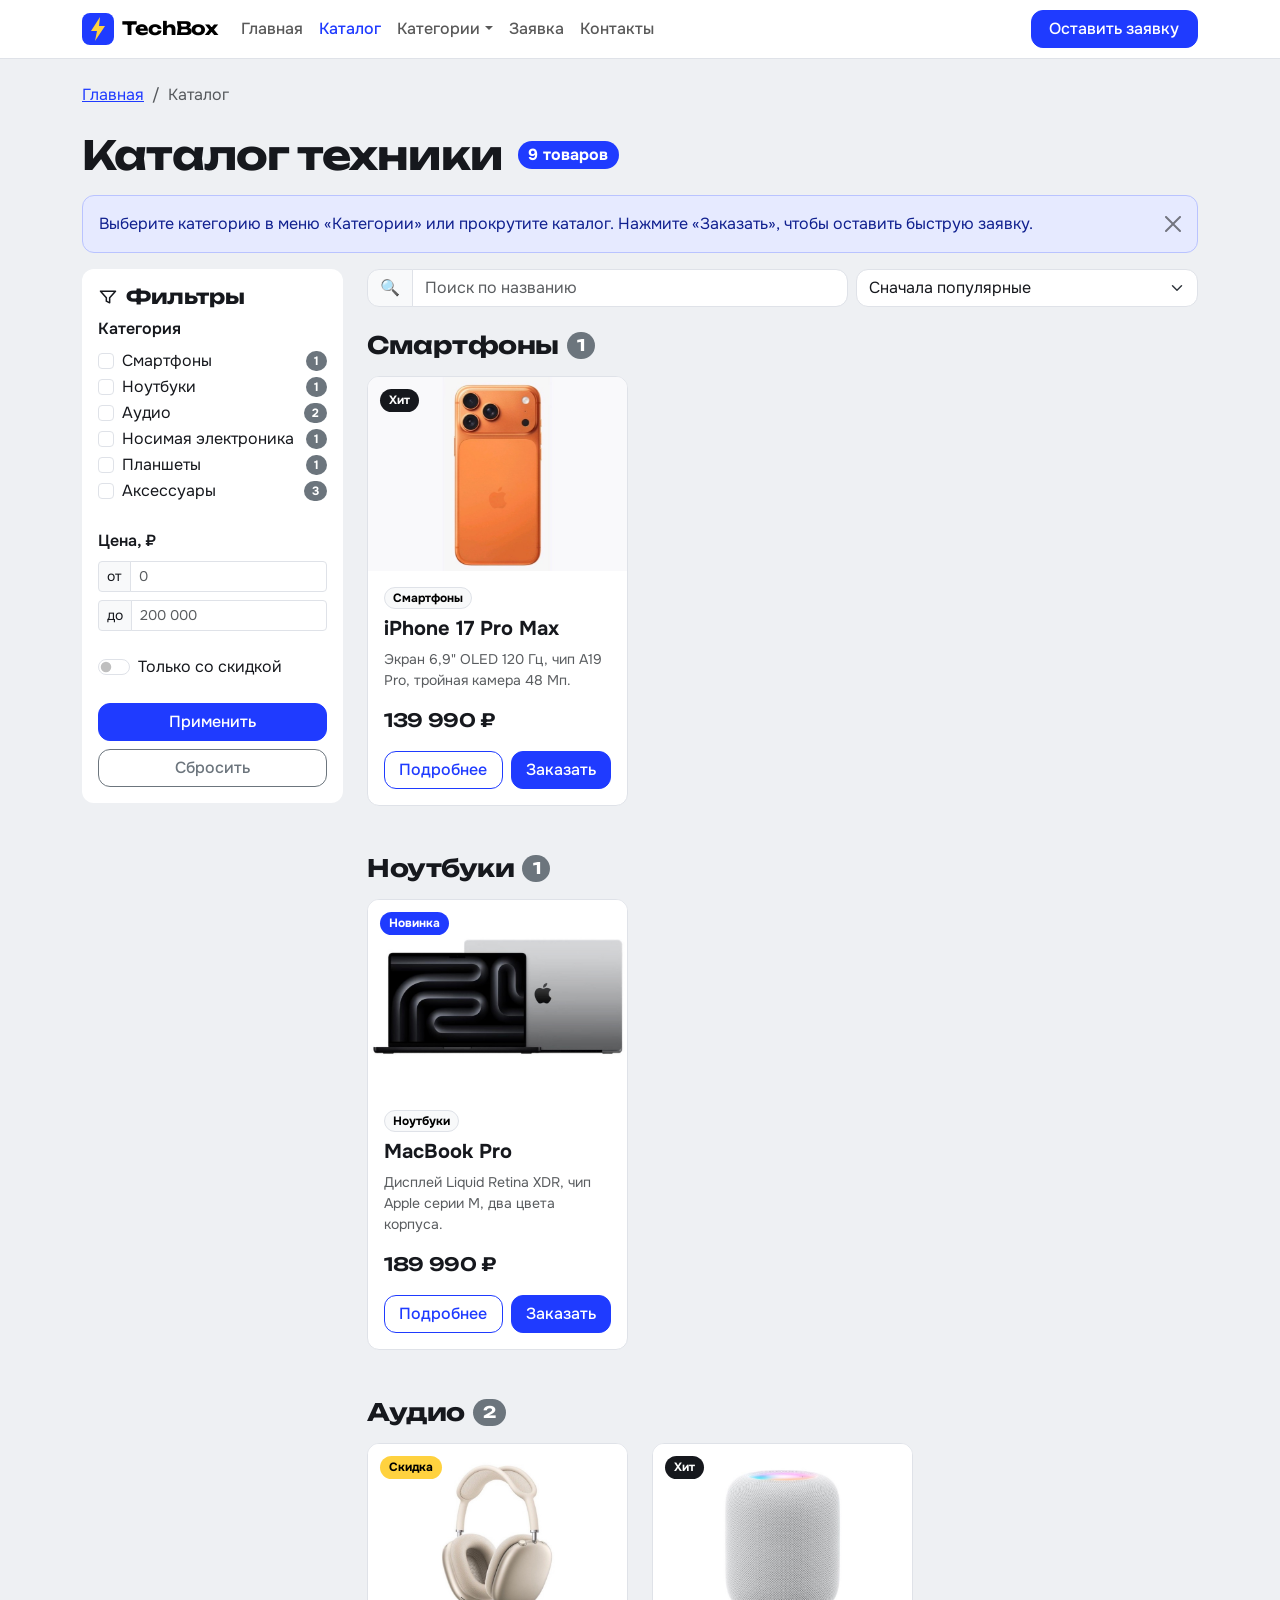
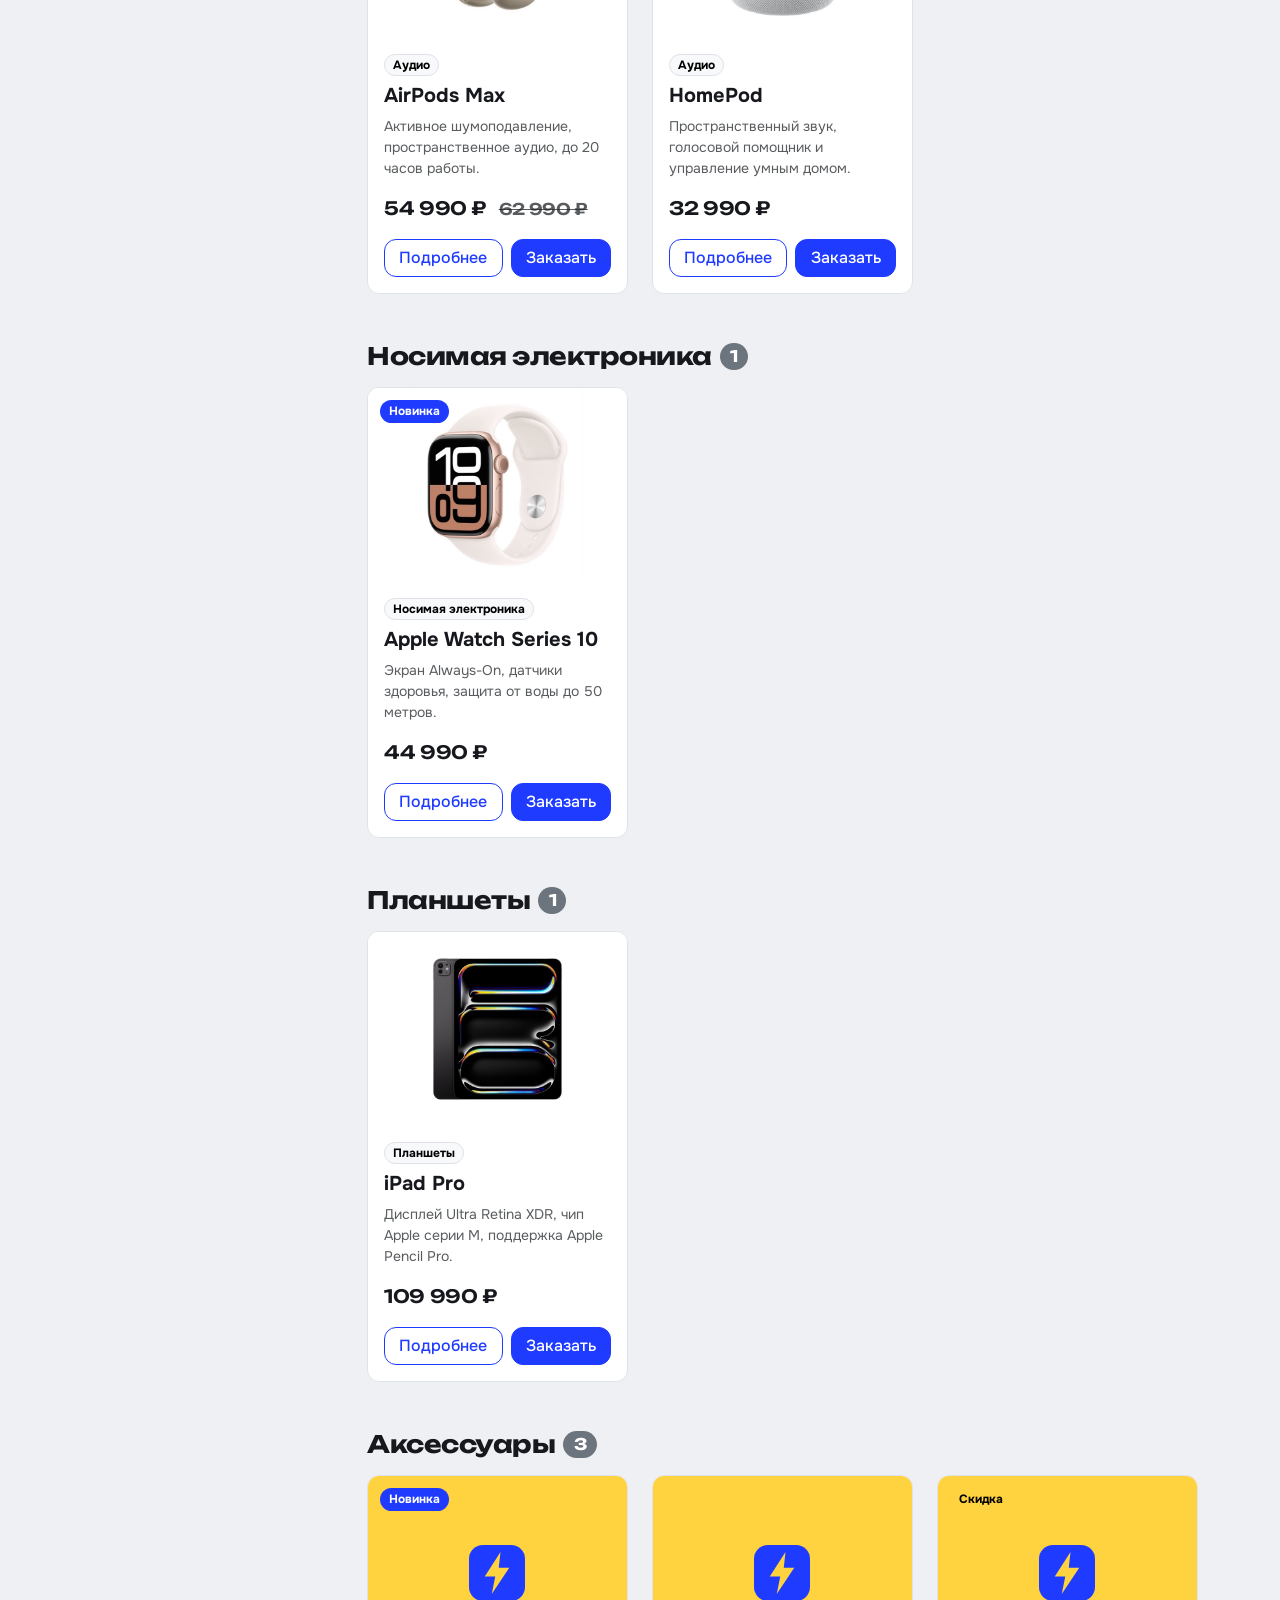
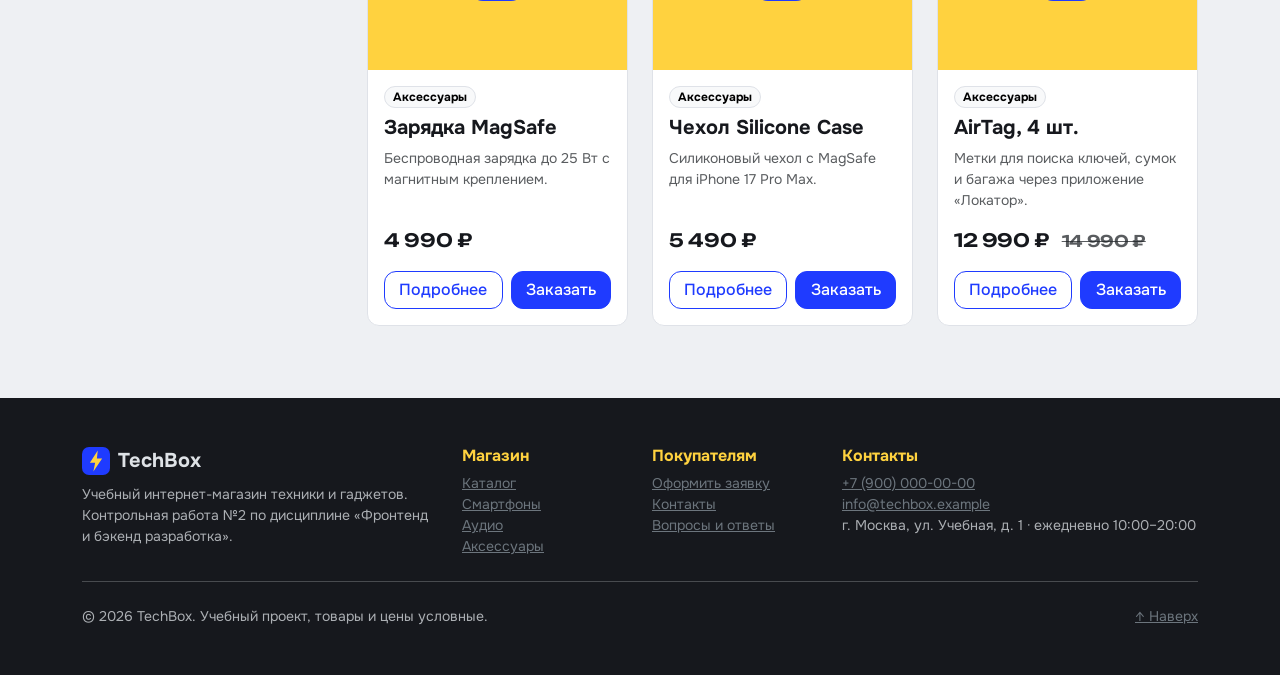
==== catalog.html @ 6fe2f0c8 "feat: create TechBox shop on Bootstrap Pages index, catalog, product, order and contacts on Bootstra" ====
<!DOCTYPE html>
<html lang="ru">
<head>
  <meta charset="UTF-8">
  <meta name="viewport" content="width=device-width, initial-scale=1.0">
  <meta name="description" content="Каталог TechBox: смартфоны, ноутбуки, аудио, планшеты, носимая электроника и аксессуары.">
  <title>Каталог техники — TechBox</title>
  <link rel="icon" href="images/logo.svg" type="image/svg+xml">
  <!-- Bootstrap подключён локально, custom.css — после него, чтобы переопределять стили -->
  <link rel="stylesheet" href="vendor/bootstrap/css/bootstrap.min.css">
  <link rel="stylesheet" href="css/custom.css">
</head>
<body class="d-flex flex-column min-vh-100" id="top">
  <a class="visually-hidden-focusable position-absolute top-0 start-0 m-2 btn btn-primary" href="#main">Перейти к содержимому</a>

  <header class="sticky-top">
    <nav class="navbar navbar-expand-lg site-navbar" aria-label="Основная навигация">
      <div class="container">
        <a class="navbar-brand d-flex align-items-center gap-2 fw-bold" href="index.html">
          <img src="images/logo.svg" alt="" width="32" height="32">
          TechBox
        </a>
        <button class="navbar-toggler" type="button" data-bs-toggle="collapse" data-bs-target="#mainNavbar"
          aria-controls="mainNavbar" aria-expanded="false" aria-label="Открыть меню">
          <span class="navbar-toggler-icon"></span>
        </button>
        <div class="collapse navbar-collapse" id="mainNavbar">
          <ul class="navbar-nav me-auto mb-2 mb-lg-0">
          <li class="nav-item">
            <a class="nav-link" href="index.html">Главная</a>
          </li>
          <li class="nav-item">
            <a class="nav-link active" aria-current="page" href="catalog.html">Каталог</a>
          </li>
          <li class="nav-item dropdown">
            <a class="nav-link dropdown-toggle" href="#" role="button" data-bs-toggle="dropdown" aria-expanded="false">Категории</a>
            <ul class="dropdown-menu">
              <li><a class="dropdown-item" href="catalog.html#phones">Смартфоны</a></li>
              <li><a class="dropdown-item" href="catalog.html#laptops">Ноутбуки</a></li>
              <li><a class="dropdown-item" href="catalog.html#audio">Аудио</a></li>
              <li><a class="dropdown-item" href="catalog.html#wearables">Носимая электроника</a></li>
              <li><a class="dropdown-item" href="catalog.html#tablets">Планшеты</a></li>
              <li><a class="dropdown-item" href="catalog.html#accessories">Аксессуары</a></li>
              <li><hr class="dropdown-divider"></li>
              <li><a class="dropdown-item" href="catalog.html">Все товары</a></li>
            </ul>
          </li>
          <li class="nav-item">
            <a class="nav-link" href="order.html">Заявка</a>
          </li>
          <li class="nav-item">
            <a class="nav-link" href="contacts.html">Контакты</a>
          </li>
          </ul>
          <a class="btn btn-primary mb-2 mb-lg-0" href="order.html">Оставить заявку</a>
        </div>
      </div>
    </nav>
  </header>

    <nav class="container pt-4" aria-label="Хлебные крошки">
      <ol class="breadcrumb mb-0">
          <li class="breadcrumb-item"><a href="index.html">Главная</a></li>
          <li class="breadcrumb-item active" aria-current="page">Каталог</li>
      </ol>
    </nav>

  <main id="main" class="container py-4">
    <div class="d-flex flex-wrap align-items-center gap-3 mb-3">
      <h1 class="page-title mb-0">Каталог техники</h1>
      <span class="badge rounded-pill text-bg-primary fs-6">9 товаров</span>
    </div>
    <div class="alert alert-primary alert-dismissible fade show" role="alert">
      Выберите категорию в меню «Категории» или прокрутите каталог. Нажмите «Заказать», чтобы оставить быструю заявку.
      <button type="button" class="btn-close" data-bs-dismiss="alert" aria-label="Закрыть"></button>
    </div>

    <div class="row g-4">
      <!-- Фильтры: на ширине lg и больше — колонка, на мобильных — offcanvas -->
      <aside class="col-12 col-lg-3">
        <div class="offcanvas-lg offcanvas-start" tabindex="-1" id="filtersOffcanvas" aria-labelledby="filtersOffcanvasLabel">
          <div class="offcanvas-header">
            <h2 class="offcanvas-title h5" id="filtersOffcanvasLabel">Фильтры</h2>
            <button type="button" class="btn-close" data-bs-dismiss="offcanvas" data-bs-target="#filtersOffcanvas" aria-label="Закрыть"></button>
          </div>
          <div class="offcanvas-body">
            <!-- Форма фильтров — статичная разметка на компонентах Bootstrap, без JavaScript-логики -->
            <form class="card border-0 w-100 filters-card" action="catalog.html">
              <div class="card-body">
                <h2 class="h5 d-none d-lg-flex align-items-center gap-2"><svg class="icon" width="20" height="20" viewBox="0 0 24 24" fill="none" stroke="currentColor" stroke-width="1.8" stroke-linecap="round" stroke-linejoin="round" aria-hidden="true"><path d="M3 5h18l-7 8v6l-4-2v-4L3 5Z"/></svg> Фильтры</h2>
                <fieldset class="mb-4">
                  <legend class="fs-6 fw-semibold">Категория</legend>
              <div class="form-check">
                <input class="form-check-input" type="checkbox" name="category" value="phones" id="cat-phones">
                <label class="form-check-label d-flex justify-content-between align-items-center gap-2" for="cat-phones">Смартфоны
                  <span class="badge rounded-pill text-bg-secondary">1</span></label>
              </div>
              <div class="form-check">
                <input class="form-check-input" type="checkbox" name="category" value="laptops" id="cat-laptops">
                <label class="form-check-label d-flex justify-content-between align-items-center gap-2" for="cat-laptops">Ноутбуки
                  <span class="badge rounded-pill text-bg-secondary">1</span></label>
              </div>
              <div class="form-check">
                <input class="form-check-input" type="checkbox" name="category" value="audio" id="cat-audio">
                <label class="form-check-label d-flex justify-content-between align-items-center gap-2" for="cat-audio">Аудио
                  <span class="badge rounded-pill text-bg-secondary">2</span></label>
              </div>
              <div class="form-check">
                <input class="form-check-input" type="checkbox" name="category" value="wearables" id="cat-wearables">
                <label class="form-check-label d-flex justify-content-between align-items-center gap-2" for="cat-wearables">Носимая электроника
                  <span class="badge rounded-pill text-bg-secondary">1</span></label>
              </div>
              <div class="form-check">
                <input class="form-check-input" type="checkbox" name="category" value="tablets" id="cat-tablets">
                <label class="form-check-label d-flex justify-content-between align-items-center gap-2" for="cat-tablets">Планшеты
                  <span class="badge rounded-pill text-bg-secondary">1</span></label>
              </div>
              <div class="form-check">
                <input class="form-check-input" type="checkbox" name="category" value="accessories" id="cat-accessories">
                <label class="form-check-label d-flex justify-content-between align-items-center gap-2" for="cat-accessories">Аксессуары
                  <span class="badge rounded-pill text-bg-secondary">3</span></label>
              </div>
                </fieldset>
                <fieldset class="mb-4">
                  <legend class="fs-6 fw-semibold">Цена, ₽</legend>
                  <div class="input-group input-group-sm mb-2">
                    <span class="input-group-text">от</span>
                    <input class="form-control" type="number" name="min" min="0" step="1000" placeholder="0" aria-label="Цена от">
                  </div>
                  <div class="input-group input-group-sm">
                    <span class="input-group-text">до</span>
                    <input class="form-control" type="number" name="max" min="0" step="1000" placeholder="200 000" aria-label="Цена до">
                  </div>
                </fieldset>
                <div class="form-check form-switch mb-4">
                  <input class="form-check-input" type="checkbox" role="switch" name="sale" id="filter-sale">
                  <label class="form-check-label" for="filter-sale">Только со скидкой</label>
                </div>
                <div class="d-grid gap-2">
                  <button class="btn btn-primary" type="submit">Применить</button>
                  <button class="btn btn-outline-secondary" type="reset">Сбросить</button>
                </div>
              </div>
            </form>
          </div>
        </div>
      </aside>

      <section class="col-12 col-lg-9" aria-label="Список товаров">
        <div class="row g-2 align-items-center mb-4">
          <div class="col-12 col-md-7">
            <form action="catalog.html" role="search">
              <label class="visually-hidden" for="catalog-search">Поиск по названию</label>
              <div class="input-group">
                <span class="input-group-text">🔍</span>
                <input class="form-control" type="search" id="catalog-search" name="q" placeholder="Поиск по названию">
              </div>
            </form>
          </div>
          <div class="col-8 col-md-5 col-lg-5">
            <label class="visually-hidden" for="catalog-sort">Сортировка</label>
            <select class="form-select" id="catalog-sort" name="sort">
              <option value="popular" selected>Сначала популярные</option>
              <option value="price-asc">Сначала дешевле</option>
              <option value="price-desc">Сначала дороже</option>
              <option value="name">По названию</option>
            </select>
          </div>
          <div class="col-4 d-lg-none">
            <button class="btn btn-outline-primary w-100" type="button" data-bs-toggle="offcanvas" data-bs-target="#filtersOffcanvas" aria-controls="filtersOffcanvas">Фильтры</button>
          </div>
        </div>


        <section class="catalog-section mb-5" id="phones" aria-labelledby="phones-title">
          <h2 class="h4 section-title d-flex align-items-center gap-2 mb-3" id="phones-title">Смартфоны
            <span class="badge rounded-pill text-bg-secondary fs-6">1</span></h2>
          <div class="row g-4">
        <div class="col-12 col-md-6 col-xl-4">
          <article class="card product-card h-100">
            <div class="product-card__media">
              <span class="badge text-bg-dark product-card__badge">Хит</span>
              <img src="images/product-1.jpg" class="card-img-top product-card__image" alt="iPhone 17 Pro Max" width="800" height="600" loading="lazy">
            </div>
            <div class="card-body d-flex flex-column">
              <span class="badge rounded-pill text-bg-light border align-self-start mb-2">Смартфоны</span>
              <h3 class="card-title h5">iPhone 17 Pro Max</h3>
              <p class="card-text small text-body-secondary">Экран 6,9" OLED 120 Гц, чип A19 Pro, тройная камера 48 Мп.</p>
              <div class="mt-auto">
                <p class="price mb-3">139&nbsp;990&nbsp;₽</p>
                <div class="d-flex flex-wrap gap-2">
                  <a class="btn btn-outline-primary flex-fill" href="product.html">Подробнее</a>
                  <button class="btn btn-primary flex-fill" type="button" data-bs-toggle="modal" data-bs-target="#quickOrderModal" data-product="iPhone 17 Pro Max">Заказать</button>
                </div>
              </div>
            </div>
          </article>
        </div>
          </div>
        </section>
        <section class="catalog-section mb-5" id="laptops" aria-labelledby="laptops-title">
          <h2 class="h4 section-title d-flex align-items-center gap-2 mb-3" id="laptops-title">Ноутбуки
            <span class="badge rounded-pill text-bg-secondary fs-6">1</span></h2>
          <div class="row g-4">
        <div class="col-12 col-md-6 col-xl-4">
          <article class="card product-card h-100">
            <div class="product-card__media">
              <span class="badge text-bg-primary product-card__badge">Новинка</span>
              <img src="images/product-2.jpg" class="card-img-top product-card__image" alt="MacBook Pro" width="800" height="600" loading="lazy">
            </div>
            <div class="card-body d-flex flex-column">
              <span class="badge rounded-pill text-bg-light border align-self-start mb-2">Ноутбуки</span>
              <h3 class="card-title h5">MacBook Pro</h3>
              <p class="card-text small text-body-secondary">Дисплей Liquid Retina XDR, чип Apple серии M, два цвета корпуса.</p>
              <div class="mt-auto">
                <p class="price mb-3">189&nbsp;990&nbsp;₽</p>
                <div class="d-flex flex-wrap gap-2">
                  <a class="btn btn-outline-primary flex-fill" href="product-2.html">Подробнее</a>
                  <button class="btn btn-primary flex-fill" type="button" data-bs-toggle="modal" data-bs-target="#quickOrderModal" data-product="MacBook Pro">Заказать</button>
                </div>
              </div>
            </div>
          </article>
        </div>
          </div>
        </section>
        <section class="catalog-section mb-5" id="audio" aria-labelledby="audio-title">
          <h2 class="h4 section-title d-flex align-items-center gap-2 mb-3" id="audio-title">Аудио
            <span class="badge rounded-pill text-bg-secondary fs-6">2</span></h2>
          <div class="row g-4">
        <div class="col-12 col-md-6 col-xl-4">
          <article class="card product-card h-100">
            <div class="product-card__media">
              <span class="badge text-bg-warning product-card__badge">Скидка</span>
              <img src="images/product-3.jpg" class="card-img-top product-card__image" alt="AirPods Max" width="800" height="600" loading="lazy">
            </div>
            <div class="card-body d-flex flex-column">
              <span class="badge rounded-pill text-bg-light border align-self-start mb-2">Аудио</span>
              <h3 class="card-title h5">AirPods Max</h3>
              <p class="card-text small text-body-secondary">Активное шумоподавление, пространственное аудио, до 20 часов работы.</p>
              <div class="mt-auto">
                <p class="price mb-3">54&nbsp;990&nbsp;₽
              <span class="text-body-secondary text-decoration-line-through small ms-2">62&nbsp;990&nbsp;₽</span></p>
                <div class="d-flex flex-wrap gap-2">
                  <a class="btn btn-outline-primary flex-fill" href="product-3.html">Подробнее</a>
                  <button class="btn btn-primary flex-fill" type="button" data-bs-toggle="modal" data-bs-target="#quickOrderModal" data-product="AirPods Max">Заказать</button>
                </div>
              </div>
            </div>
          </article>
        </div>
        <div class="col-12 col-md-6 col-xl-4">
          <article class="card product-card h-100">
            <div class="product-card__media">
              <span class="badge text-bg-dark product-card__badge">Хит</span>
              <img src="images/product-6.jpg" class="card-img-top product-card__image" alt="HomePod" width="800" height="600" loading="lazy">
            </div>
            <div class="card-body d-flex flex-column">
              <span class="badge rounded-pill text-bg-light border align-self-start mb-2">Аудио</span>
              <h3 class="card-title h5">HomePod</h3>
              <p class="card-text small text-body-secondary">Пространственный звук, голосовой помощник и управление умным домом.</p>
              <div class="mt-auto">
                <p class="price mb-3">32&nbsp;990&nbsp;₽</p>
                <div class="d-flex flex-wrap gap-2">
                  <a class="btn btn-outline-primary flex-fill" href="product-6.html">Подробнее</a>
                  <button class="btn btn-primary flex-fill" type="button" data-bs-toggle="modal" data-bs-target="#quickOrderModal" data-product="HomePod">Заказать</button>
                </div>
              </div>
            </div>
          </article>
        </div>
          </div>
        </section>
        <section class="catalog-section mb-5" id="wearables" aria-labelledby="wearables-title">
          <h2 class="h4 section-title d-flex align-items-center gap-2 mb-3" id="wearables-title">Носимая электроника
            <span class="badge rounded-pill text-bg-secondary fs-6">1</span></h2>
          <div class="row g-4">
        <div class="col-12 col-md-6 col-xl-4">
          <article class="card product-card h-100">
            <div class="product-card__media">
              <span class="badge text-bg-primary product-card__badge">Новинка</span>
              <img src="images/product-4.jpg" class="card-img-top product-card__image" alt="Apple Watch Series 10" width="800" height="600" loading="lazy">
            </div>
            <div class="card-body d-flex flex-column">
              <span class="badge rounded-pill text-bg-light border align-self-start mb-2">Носимая электроника</span>
              <h3 class="card-title h5">Apple Watch Series 10</h3>
              <p class="card-text small text-body-secondary">Экран Always-On, датчики здоровья, защита от воды до 50 метров.</p>
              <div class="mt-auto">
                <p class="price mb-3">44&nbsp;990&nbsp;₽</p>
                <div class="d-flex flex-wrap gap-2">
                  <a class="btn btn-outline-primary flex-fill" href="product-4.html">Подробнее</a>
                  <button class="btn btn-primary flex-fill" type="button" data-bs-toggle="modal" data-bs-target="#quickOrderModal" data-product="Apple Watch Series 10">Заказать</button>
                </div>
              </div>
            </div>
          </article>
        </div>
          </div>
        </section>
        <section class="catalog-section mb-5" id="tablets" aria-labelledby="tablets-title">
          <h2 class="h4 section-title d-flex align-items-center gap-2 mb-3" id="tablets-title">Планшеты
            <span class="badge rounded-pill text-bg-secondary fs-6">1</span></h2>
          <div class="row g-4">
        <div class="col-12 col-md-6 col-xl-4">
          <article class="card product-card h-100">
            <div class="product-card__media">
              
              <img src="images/product-5.jpg" class="card-img-top product-card__image" alt="iPad Pro" width="800" height="600" loading="lazy">
            </div>
            <div class="card-body d-flex flex-column">
              <span class="badge rounded-pill text-bg-light border align-self-start mb-2">Планшеты</span>
              <h3 class="card-title h5">iPad Pro</h3>
              <p class="card-text small text-body-secondary">Дисплей Ultra Retina XDR, чип Apple серии M, поддержка Apple Pencil Pro.</p>
              <div class="mt-auto">
                <p class="price mb-3">109&nbsp;990&nbsp;₽</p>
                <div class="d-flex flex-wrap gap-2">
                  <a class="btn btn-outline-primary flex-fill" href="product-5.html">Подробнее</a>
                  <button class="btn btn-primary flex-fill" type="button" data-bs-toggle="modal" data-bs-target="#quickOrderModal" data-product="iPad Pro">Заказать</button>
                </div>
              </div>
            </div>
          </article>
        </div>
          </div>
        </section>
        <section class="catalog-section mb-5" id="accessories" aria-labelledby="accessories-title">
          <h2 class="h4 section-title d-flex align-items-center gap-2 mb-3" id="accessories-title">Аксессуары
            <span class="badge rounded-pill text-bg-secondary fs-6">3</span></h2>
          <div class="row g-4">
        <div class="col-12 col-md-6 col-xl-4">
          <article class="card product-card h-100">
            <div class="product-card__media">
              <span class="badge text-bg-primary product-card__badge">Новинка</span>
              <div class="product-card__placeholder" role="img" aria-label="Зарядка MagSafe"><img src="images/logo.svg" alt="" width="56" height="56"></div>
            </div>
            <div class="card-body d-flex flex-column">
              <span class="badge rounded-pill text-bg-light border align-self-start mb-2">Аксессуары</span>
              <h3 class="card-title h5">Зарядка MagSafe</h3>
              <p class="card-text small text-body-secondary">Беспроводная зарядка до 25 Вт с магнитным креплением.</p>
              <div class="mt-auto">
                <p class="price mb-3">4&nbsp;990&nbsp;₽</p>
                <div class="d-flex flex-wrap gap-2">
                  <a class="btn btn-outline-primary flex-fill" href="product-7.html">Подробнее</a>
                  <button class="btn btn-primary flex-fill" type="button" data-bs-toggle="modal" data-bs-target="#quickOrderModal" data-product="Зарядка MagSafe">Заказать</button>
                </div>
              </div>
            </div>
          </article>
        </div>
        <div class="col-12 col-md-6 col-xl-4">
          <article class="card product-card h-100">
            <div class="product-card__media">
              
              <div class="product-card__placeholder" role="img" aria-label="Чехол Silicone Case"><img src="images/logo.svg" alt="" width="56" height="56"></div>
            </div>
            <div class="card-body d-flex flex-column">
              <span class="badge rounded-pill text-bg-light border align-self-start mb-2">Аксессуары</span>
              <h3 class="card-title h5">Чехол Silicone Case</h3>
              <p class="card-text small text-body-secondary">Силиконовый чехол с MagSafe для iPhone 17 Pro Max.</p>
              <div class="mt-auto">
                <p class="price mb-3">5&nbsp;490&nbsp;₽</p>
                <div class="d-flex flex-wrap gap-2">
                  <a class="btn btn-outline-primary flex-fill" href="product-8.html">Подробнее</a>
                  <button class="btn btn-primary flex-fill" type="button" data-bs-toggle="modal" data-bs-target="#quickOrderModal" data-product="Чехол Silicone Case">Заказать</button>
                </div>
              </div>
            </div>
          </article>
        </div>
        <div class="col-12 col-md-6 col-xl-4">
          <article class="card product-card h-100">
            <div class="product-card__media">
              <span class="badge text-bg-warning product-card__badge">Скидка</span>
              <div class="product-card__placeholder" role="img" aria-label="AirTag, 4 шт."><img src="images/logo.svg" alt="" width="56" height="56"></div>
            </div>
            <div class="card-body d-flex flex-column">
              <span class="badge rounded-pill text-bg-light border align-self-start mb-2">Аксессуары</span>
              <h3 class="card-title h5">AirTag, 4 шт.</h3>
              <p class="card-text small text-body-secondary">Метки для поиска ключей, сумок и багажа через приложение «Локатор».</p>
              <div class="mt-auto">
                <p class="price mb-3">12&nbsp;990&nbsp;₽
              <span class="text-body-secondary text-decoration-line-through small ms-2">14&nbsp;990&nbsp;₽</span></p>
                <div class="d-flex flex-wrap gap-2">
                  <a class="btn btn-outline-primary flex-fill" href="product-9.html">Подробнее</a>
                  <button class="btn btn-primary flex-fill" type="button" data-bs-toggle="modal" data-bs-target="#quickOrderModal" data-product="AirTag, 4 шт.">Заказать</button>
                </div>
              </div>
            </div>
          </article>
        </div>
          </div>
        </section>
      </section>
    </div>
  </main>

  <footer class="site-footer mt-auto py-5" data-bs-theme="dark">
    <div class="container">
      <div class="row g-4">
        <div class="col-12 col-md-6 col-lg-4">
          <a class="d-flex align-items-center gap-2 fw-bold fs-5 text-reset text-decoration-none mb-2" href="index.html">
            <img src="images/logo.svg" alt="" width="28" height="28"> TechBox
          </a>
          <p class="text-body-secondary small mb-0">Учебный интернет-магазин техники и гаджетов. Контрольная работа №2 по дисциплине «Фронтенд и бэкенд разработка».</p>
        </div>
        <div class="col-6 col-md-3 col-lg-2">
          <h2 class="h6 footer-title">Магазин</h2>
          <ul class="list-unstyled small mb-0">
            <li><a class="link-secondary" href="catalog.html">Каталог</a></li>
            <li><a class="link-secondary" href="catalog.html#phones">Смартфоны</a></li>
            <li><a class="link-secondary" href="catalog.html#audio">Аудио</a></li>
            <li><a class="link-secondary" href="catalog.html#accessories">Аксессуары</a></li>
          </ul>
        </div>
        <div class="col-6 col-md-3 col-lg-2">
          <h2 class="h6 footer-title">Покупателям</h2>
          <ul class="list-unstyled small mb-0">
            <li><a class="link-secondary" href="order.html">Оформить заявку</a></li>
            <li><a class="link-secondary" href="contacts.html">Контакты</a></li>
            <li><a class="link-secondary" href="contacts.html#faq">Вопросы и ответы</a></li>
          </ul>
        </div>
        <div class="col-12 col-lg-4">
          <h2 class="h6 footer-title">Контакты</h2>
          <ul class="list-unstyled small text-body-secondary mb-0">
            <li><a class="link-secondary" href="tel:+79000000000">+7 (900) 000-00-00</a></li>
            <li><a class="link-secondary" href="mailto:info@techbox.example">info@techbox.example</a></li>
            <li>г. Москва, ул. Учебная, д. 1 · ежедневно 10:00–20:00</li>
          </ul>
        </div>
      </div>
      <hr class="my-4">
      <div class="d-flex flex-wrap justify-content-between gap-2">
        <p class="small text-body-secondary mb-0">&copy; 2026 TechBox. Учебный проект, товары и цены условные.</p>
        <a class="small link-secondary" href="#top">↑ Наверх</a>
      </div>
    </div>
  </footer>

  <!-- Контейнер для всплывающих уведомлений (toast) -->
  <div class="toast-container position-fixed bottom-0 end-0 p-3">
    <div class="toast align-items-center text-bg-dark border-0" id="app-toast" role="status" aria-live="polite" aria-atomic="true">
      <div class="d-flex">
        <div class="toast-body">Готово!</div>
        <button type="button" class="btn-close btn-close-white me-2 m-auto" data-bs-dismiss="toast" aria-label="Закрыть"></button>
      </div>
    </div>
  </div>

  <!-- Модальное окно быстрого заказа. Открывается кнопками с data-bs-toggle="modal" -->
  <div class="modal fade" id="quickOrderModal" tabindex="-1" aria-labelledby="quickOrderModalLabel" aria-hidden="true">
    <div class="modal-dialog modal-dialog-centered">
      <form class="modal-content needs-validation" data-success="Заявка принята. Менеджер перезвонит в течение 15 минут." novalidate>
        <div class="modal-header">
          <h2 class="modal-title fs-5" id="quickOrderModalLabel">Быстрый заказ</h2>
          <button type="button" class="btn-close" data-bs-dismiss="modal" aria-label="Закрыть"></button>
        </div>
        <div class="modal-body">
          <div class="alert alert-primary small py-2" role="alert">
            Товар: <strong data-modal-product>—</strong>. Менеджер перезвонит и уточнит детали.
          </div>
          <input type="hidden" name="product" value="">
          <div class="mb-3">
            <label class="form-label" for="quick-name">Имя</label>
            <input class="form-control" type="text" id="quick-name" name="name" autocomplete="name" minlength="2" required>
            <div class="invalid-feedback">Введите имя (минимум 2 символа).</div>
          </div>
          <div class="mb-3">
            <label class="form-label" for="quick-phone">Телефон</label>
            <div class="input-group has-validation">
              <span class="input-group-text">+7</span>
              <input class="form-control" type="tel" id="quick-phone" name="phone" autocomplete="tel-national"
                placeholder="900 000-00-00" minlength="10" required>
              <div class="invalid-feedback">Введите номер телефона, минимум 10 цифр.</div>
            </div>
          </div>
          <div class="form-check">
            <input class="form-check-input" type="checkbox" id="quick-agree" name="agree" required>
            <label class="form-check-label" for="quick-agree">Согласен на обработку персональных данных</label>
            <div class="invalid-feedback">Без согласия заявку отправить нельзя.</div>
          </div>
        </div>
        <div class="modal-footer">
          <button type="button" class="btn btn-outline-secondary" data-bs-dismiss="modal">Отмена</button>
          <button type="submit" class="btn btn-primary">Отправить заявку</button>
        </div>
      </form>
    </div>
  </div>

  <script src="vendor/bootstrap/js/bootstrap.bundle.min.js"></script>
  <script src="js/main.js"></script>
</body>
</html>
---- css/custom.css ----
/* ===============================
   custom.css — фирменный стиль TechBox поверх Bootstrap.
   Подключается ПОСЛЕ bootstrap.min.css, поэтому правила ниже
   переопределяют значения фреймворка.

   Идея стиля — «молния» из логотипа: кобальтовый синий + сигнальный жёлтый,
   светло-серый фон-витрина, товары на белых плитках.
   =============================== */

/* 1. Шрифты (лежат локально в папке fonts/).
   Unbounded — широкий шрифт для заголовков и цен, Onest — для текста.
   Каждый файл содержит все начертания от обычного до жирного (400–700),
   поэтому на один шрифт нужен один блок @font-face. */
@font-face {
  font-family: "Unbounded";
  src: url("../fonts/Unbounded.woff2") format("woff2");
  font-weight: 400 700;
}

@font-face {
  font-family: "Onest";
  src: url("../fonts/Onest.woff2") format("woff2");
  font-weight: 400 700;
}

/* 2. Палитра и переменные Bootstrap.
   Компоненты (кнопки, badge, alert, accordion, ссылки) берут цвета из --bs-*,
   поэтому достаточно поменять переменные, а не переписывать каждый компонент. */
:root {
  --tb-cobalt: #1f3bff;
  --tb-cobalt-dark: #142bd1;
  --tb-volt: #ffd23f;
  --tb-ink: #16181d;
  --tb-shelf: #eef0f3;
  --tb-line: #dfe2e8;
  --tb-font-display: "Unbounded", sans-serif;

  /* Основные цвета. Bootstrap хранит цвет ещё и в виде чисел R, G, B (переменные *-rgb):
     из них он собирает фон значков и кнопок, например text-bg-primary. */
  --bs-primary: var(--tb-cobalt);
  --bs-primary-rgb: 31, 59, 255;
  --bs-warning: var(--tb-volt);
  --bs-warning-rgb: 255, 210, 63;
  --bs-dark-rgb: 22, 24, 29;

  /* Светлые оттенки синего для alert-primary и раскрытого пункта accordion. */
  --bs-primary-text-emphasis: #10208f;
  --bs-primary-bg-subtle: #e6eaff;
  --bs-primary-border-subtle: #b9c3ff;

  /* Шрифт, текст, рамки, ссылки и скругления по всему сайту. */
  --bs-body-font-family: "Onest", sans-serif;
  --bs-body-color: var(--tb-ink);
  --bs-border-color: var(--tb-line);
  --bs-link-color: var(--tb-cobalt);
  --bs-link-color-rgb: 31, 59, 255;
  --bs-link-hover-color-rgb: 20, 43, 209;
  --bs-border-radius: 0.75rem;
  --bs-border-radius-lg: 1.25rem;
}

/* Фон страницы — «полка витрины», а карточки и поля остаются белыми. */
body {
  background-color: var(--tb-shelf);
}

/* 3. Типографика: широкий Unbounded для заголовков и цен. */
h1,
h2,
.page-title,
.section-title,
.hero__title,
.price,
.navbar-brand {
  font-family: var(--tb-font-display);
  letter-spacing: -0.02em;
}

.page-title,
.section-title {
  font-weight: 700;
}

h3,
.h5,
.h6 {
  font-weight: 700;
}

.price {
  font-weight: 600;
  font-size: 1.15rem;
}

/* 4. Кнопки: настраиваются собственными переменными --bs-btn-*. */
.btn {
  --bs-btn-font-weight: 500;
  --bs-btn-padding-x: 1.1rem;
}

.btn-lg {
  --bs-btn-padding-x: 1.5rem;
  --bs-btn-font-size: 1.05rem;
}

.btn-primary {
  --bs-btn-bg: var(--tb-cobalt);
  --bs-btn-border-color: var(--tb-cobalt);
  --bs-btn-hover-bg: var(--tb-cobalt-dark);
  --bs-btn-hover-border-color: var(--tb-cobalt-dark);
  --bs-btn-active-bg: #0f22a8;
  --bs-btn-active-border-color: #0f22a8;
  --bs-btn-disabled-bg: var(--tb-cobalt);
  --bs-btn-disabled-border-color: var(--tb-cobalt);
  --bs-btn-focus-shadow-rgb: 31, 59, 255;
}

.btn-outline-primary {
  --bs-btn-color: var(--tb-cobalt);
  --bs-btn-border-color: var(--tb-cobalt);
  --bs-btn-hover-bg: var(--tb-cobalt);
  --bs-btn-hover-border-color: var(--tb-cobalt);
  --bs-btn-active-bg: var(--tb-cobalt-dark);
  --bs-btn-active-border-color: var(--tb-cobalt-dark);
  --bs-btn-focus-shadow-rgb: 31, 59, 255;
}

.btn-warning {
  --bs-btn-color: var(--tb-ink);
  --bs-btn-bg: var(--tb-volt);
  --bs-btn-border-color: var(--tb-volt);
  --bs-btn-hover-color: var(--tb-ink);
  --bs-btn-hover-bg: #ffc400;
  --bs-btn-hover-border-color: #ffc400;
  --bs-btn-active-color: var(--tb-ink);
  --bs-btn-active-bg: #f0b800;
  --bs-btn-active-border-color: #f0b800;
}

.btn-outline-dark {
  --bs-btn-color: var(--tb-ink);
  --bs-btn-border-color: var(--tb-ink);
  --bs-btn-hover-bg: var(--tb-ink);
  --bs-btn-hover-border-color: var(--tb-ink);
}

/* Фокус полей и чекбоксов — в фирменном цвете. */
.form-control:focus,
.form-select:focus,
.form-check-input:focus {
  border-color: #8c9bff;
  box-shadow: 0 0 0 0.25rem rgba(31, 59, 255, 0.3);
}

.form-check-input:checked {
  background-color: var(--tb-cobalt);
  border-color: var(--tb-cobalt);
}

/* Карточки — белые плитки без теней на сером фоне. */
.card {
  --bs-card-border-color: var(--tb-line);
}

/* 5. Навигация */
.site-navbar {
  background-color: #fff;
  border-bottom: 1px solid var(--tb-line);
}

.site-navbar .navbar-brand {
  font-size: 1.15rem;
}

.site-navbar .nav-link {
  font-weight: 500;
}

.site-navbar .nav-link.active {
  color: var(--tb-cobalt);
}

/* 6. Hero: кобальтовая панель с каруселью */
.hero {
  background-color: var(--tb-cobalt);
  border-radius: var(--bs-border-radius-lg);
  padding: 2rem 1.5rem 3.5rem;
  overflow: hidden;
}

@media (min-width: 992px) {
  .hero {
    padding: 3.5rem 4.5rem 4rem;
  }
}

.hero__title {
  font-weight: 700;
  line-height: 1.1;
}

.hero__text {
  font-size: 1.125rem;
  opacity: 0.85;
}

/* Фото товара — белая «плитка» с поворотом, как ценник на витрине. */
.hero__image {
  display: block;
  width: 100%;
  height: auto;
  aspect-ratio: 1 / 1;
  object-fit: cover;
  background-color: #fff;
  border-radius: var(--bs-border-radius-lg);
  transform: rotate(-3deg);
}

/* На телефоне фото ниже и уже, чтобы заголовок помещался на первом экране. */
@media (max-width: 991.98px) {
  .hero__image {
    max-width: 18rem;
    aspect-ratio: 4 / 3;
    margin-left: auto;
    margin-right: auto;
  }
}

.hero .carousel-indicators {
  justify-content: flex-start;
  margin: 0 0 1.25rem;
  left: 1.5rem;
}

@media (min-width: 992px) {
  .hero .carousel-indicators {
    left: 4.5rem;
  }
}

.hero .carousel-indicators [data-bs-target] {
  width: 2rem;
  height: 0.3rem;
  border: 0;
  border-radius: 1rem;
  background-color: #fff;
}

.hero .carousel-indicators .active {
  background-color: var(--tb-volt);
}

.hero .carousel-control-prev,
.hero .carousel-control-next {
  width: 3.5rem;
}

@media (max-width: 991.98px) {
  .hero .carousel-control-prev,
  .hero .carousel-control-next {
    display: none;
  }
}

/* 7. Преимущества: полоса с разделителями вместо одинаковых карточек */
.perks {
  background-color: #fff;
  border: 1px solid var(--tb-line);
  border-radius: var(--bs-border-radius-lg);
}

.perk {
  padding: 1.25rem 1.5rem;
}

/* На телефоне и планшете — линия снизу, на широком экране — слева. */
.perk {
  border-bottom: 1px solid var(--tb-line);
}

@media (min-width: 992px) {
  .perk {
    border-bottom: 0;
    border-left: 1px solid var(--tb-line);
  }

  .perk:first-child {
    border-left: 0;
  }
}

.perk__icon {
  display: flex;
  flex-shrink: 0;
  align-items: center;
  justify-content: center;
  width: 2.75rem;
  height: 2.75rem;
  border-radius: 0.75rem;
  color: var(--tb-ink);
  background-color: var(--tb-volt);
}

.perk__title {
  margin-bottom: 0.25rem;
  font-size: 1rem;
}

.contact-card .perk__icon {
  width: 3rem;
  height: 3rem;
}

/* 8. Категории: плитки с названием и количеством товаров */
.category-tile {
  color: var(--tb-ink);
}

.category-tile .card-body {
  display: flex;
  flex-direction: column;
  justify-content: space-between;
  gap: 1.5rem;
  min-height: 7.5rem;
}

.category-tile__name {
  font-weight: 700;
  line-height: 1.25;
}

.category-tile__count {
  font-size: 0.875rem;
  color: var(--bs-secondary-color);
}

.category-tile:hover,
.category-tile:focus-visible {
  color: #fff;
  background-color: var(--tb-cobalt);
}

.category-tile:hover .category-tile__count,
.category-tile:focus-visible .category-tile__count {
  color: rgba(255, 255, 255, 0.75);
}

/* 9. Карточки товаров */
.product-card:hover,
.product-card:focus-within {
  border-color: var(--tb-ink);
}

.product-card__media {
  position: relative;
}

/* В узких карточках кнопки компактнее и при нехватке места переносятся на новую строку. */
.product-card .btn {
  --bs-btn-padding-x: 0.75rem;
}

.product-card__badge {
  position: absolute;
  top: 0.75rem;
  left: 0.75rem;
  z-index: 1;
  padding: 0.45em 0.75em;
}

/* height: auto — иначе атрибут height="600" растягивает фото по высоте. */
.product-card__image {
  height: auto;
  aspect-ratio: 4 / 3;
  object-fit: cover;
}

/* Карточка-заглушка для товаров без фотографии (аксессуары): логотип на жёлтом. */
.product-card__placeholder {
  display: flex;
  align-items: center;
  justify-content: center;
  aspect-ratio: 4 / 3;
  background-color: var(--tb-volt);
  border-top-left-radius: var(--bs-card-inner-border-radius);
  border-top-right-radius: var(--bs-card-inner-border-radius);
}

.product-card__placeholder--large {
  border-radius: 0;
}

/* 10. Секции и формы */
.section-white {
  background-color: #fff;
  border-top: 1px solid var(--tb-line);
  border-bottom: 1px solid var(--tb-line);
}

.subscribe-card {
  background-color: var(--tb-ink);
}

.accordion {
  --bs-accordion-active-bg: var(--bs-primary-bg-subtle);
  --bs-accordion-active-color: var(--tb-ink);
  --bs-accordion-btn-font-weight: 500;
}

.accordion-button {
  font-weight: 500;
}

.nav-tabs .nav-link {
  color: var(--bs-body-color);
  font-weight: 500;
}

.nav-tabs .nav-link.active {
  color: var(--tb-cobalt);
}

.tab-content {
  background-color: #fff;
}

/* Списки без рамок берут фон родителя (белая карточка или серая страница). */
.list-group-flush {
  --bs-list-group-bg: transparent;
}

/* При переходе по якорю (catalog.html#audio) заголовок раздела
   не прячется под закреплённой шапкой. */
.catalog-section {
  scroll-margin-top: 5rem;
}

/* На широких экранах фильтры и условия заказа «прилипают» при прокрутке */
@media (min-width: 992px) {
  .filters-card,
  .order-aside {
    position: sticky;
    top: 5.5rem;
  }
}

/* 11. Подвал (тёмная тема Bootstrap через data-bs-theme="dark") */
.site-footer {
  color: var(--bs-body-color);
  background-color: var(--tb-ink);
}

.footer-title {
  font-family: var(--bs-body-font-family);
  letter-spacing: 0;
  color: var(--tb-volt);
}
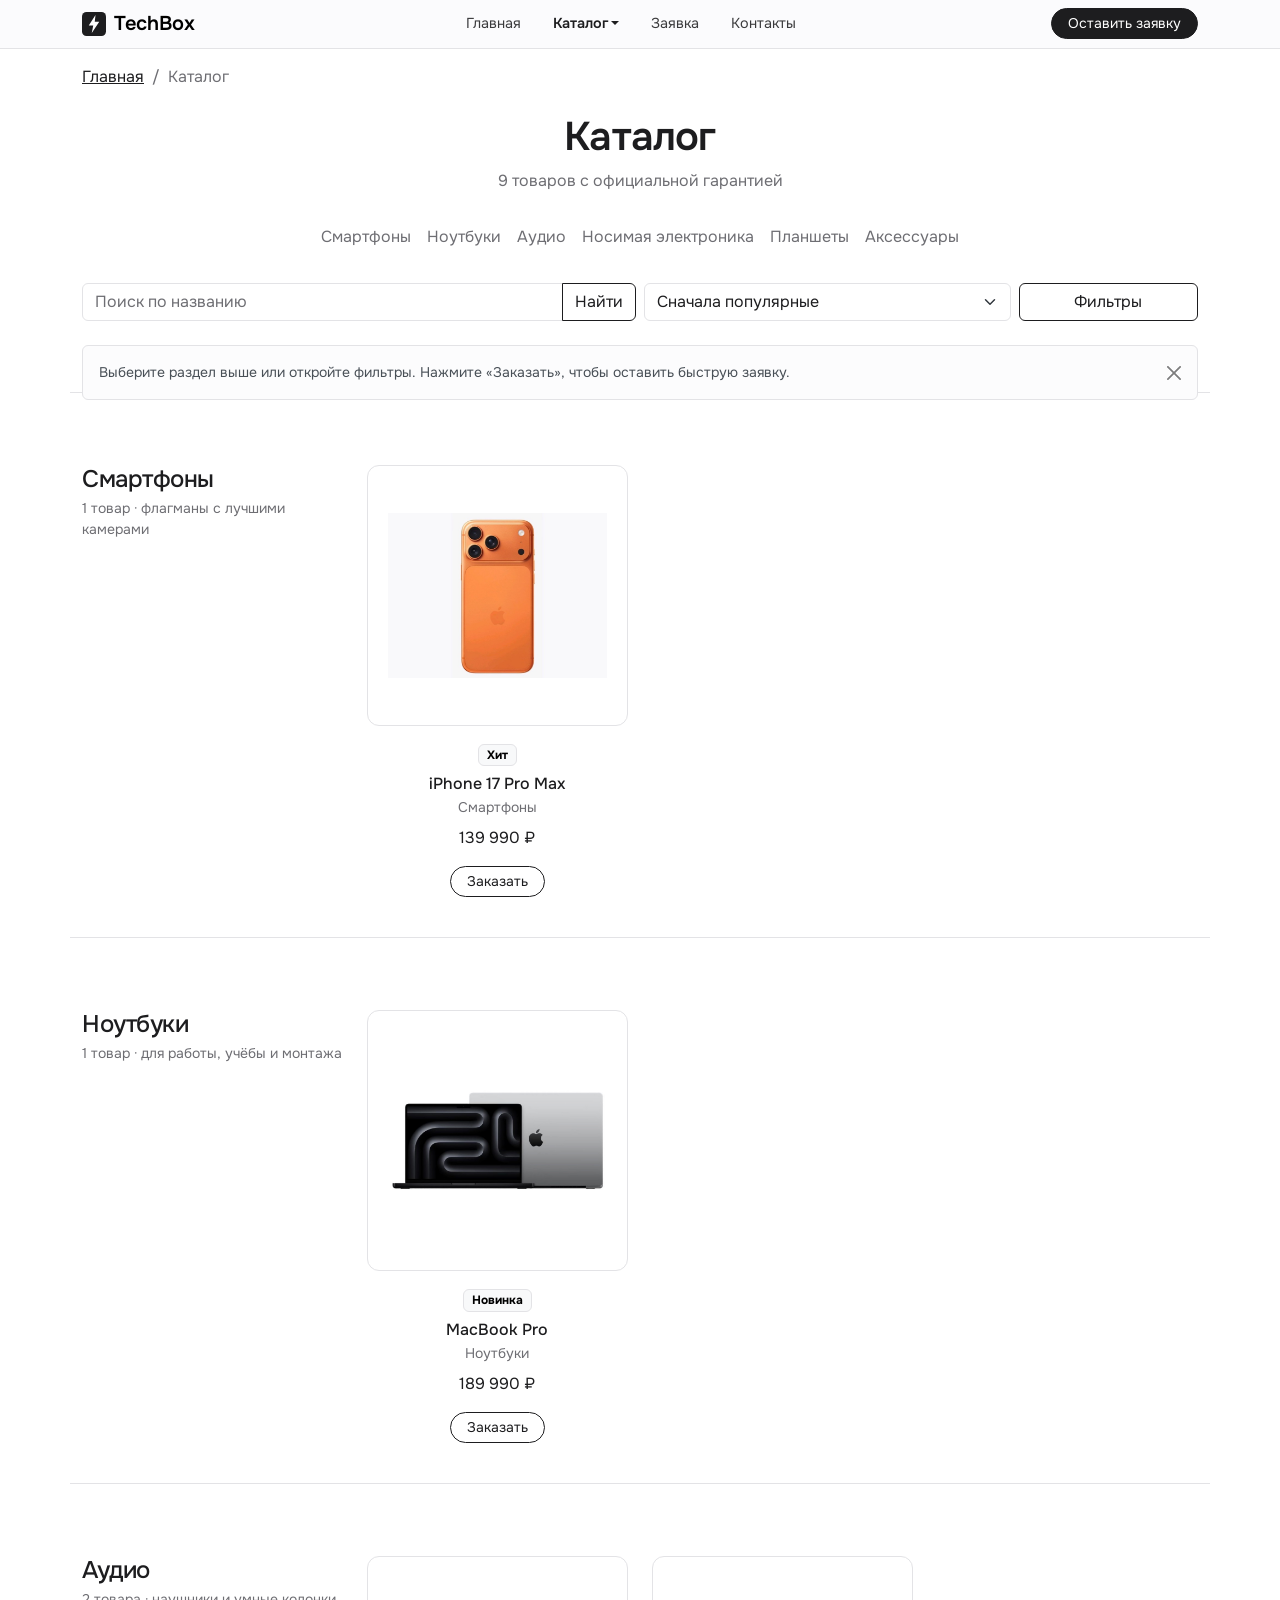
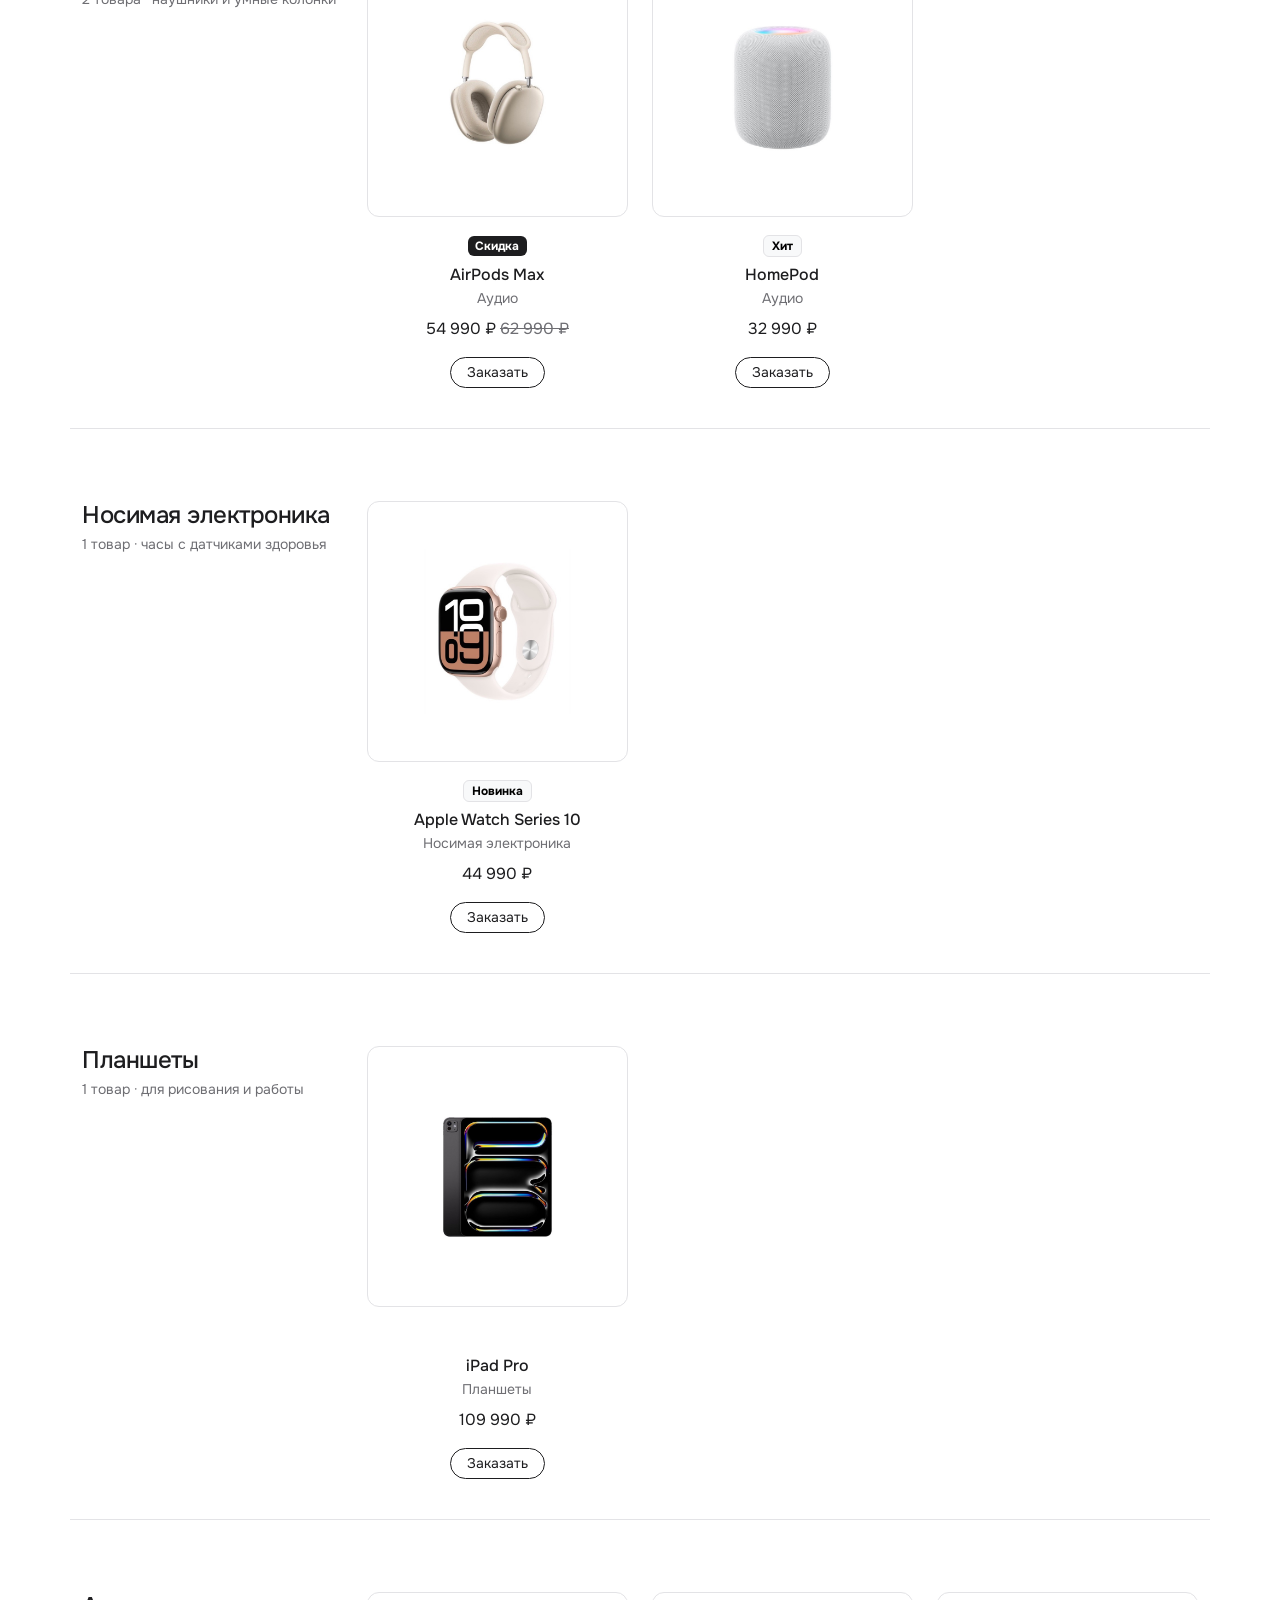
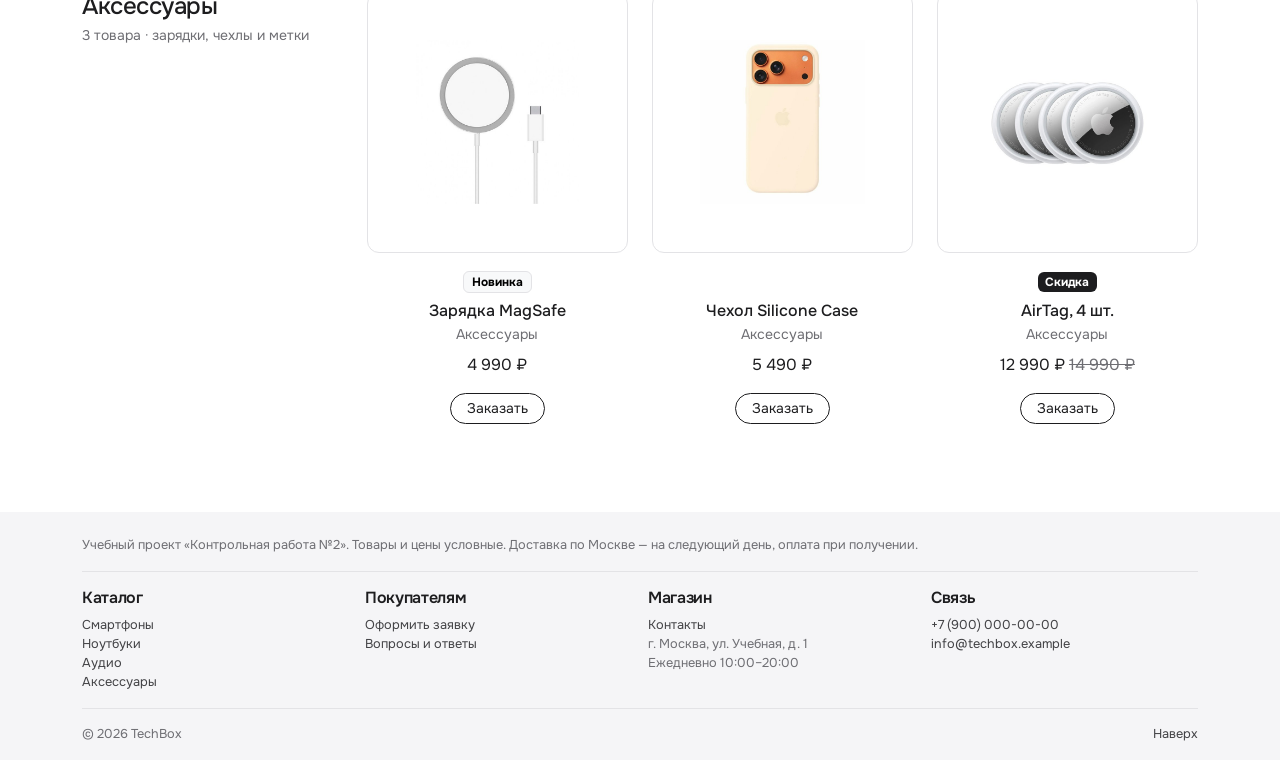
==== commit e98117db: "feat: strict minimal redesign and accessory photos Rebuilt all pages in a strict minimal style: cent" ====
--- a/catalog.html
+++ b/catalog.html
@@ -11,428 +11,370 @@
   <link rel="stylesheet" href="css/custom.css">
 </head>
 <body class="d-flex flex-column min-vh-100" id="top">
-  <a class="visually-hidden-focusable position-absolute top-0 start-0 m-2 btn btn-primary" href="#main">Перейти к содержимому</a>
 
   <header class="sticky-top">
-    <nav class="navbar navbar-expand-lg site-navbar" aria-label="Основная навигация">
+    <nav class="navbar navbar-expand-lg site-navbar py-1" aria-label="Основная навигация">
       <div class="container">
-        <a class="navbar-brand d-flex align-items-center gap-2 fw-bold" href="index.html">
-          <img src="images/logo.svg" alt="" width="32" height="32">
+        <a class="navbar-brand d-flex align-items-center gap-2 fw-semibold" href="index.html">
+          <img src="images/logo.svg" alt="" width="24" height="24">
           TechBox
         </a>
-        <button class="navbar-toggler" type="button" data-bs-toggle="collapse" data-bs-target="#mainNavbar"
+        <button class="navbar-toggler border-0" type="button" data-bs-toggle="collapse" data-bs-target="#mainNavbar"
           aria-controls="mainNavbar" aria-expanded="false" aria-label="Открыть меню">
           <span class="navbar-toggler-icon"></span>
         </button>
         <div class="collapse navbar-collapse" id="mainNavbar">
-          <ul class="navbar-nav me-auto mb-2 mb-lg-0">
-          <li class="nav-item">
-            <a class="nav-link" href="index.html">Главная</a>
-          </li>
-          <li class="nav-item">
-            <a class="nav-link active" aria-current="page" href="catalog.html">Каталог</a>
-          </li>
-          <li class="nav-item dropdown">
-            <a class="nav-link dropdown-toggle" href="#" role="button" data-bs-toggle="dropdown" aria-expanded="false">Категории</a>
-            <ul class="dropdown-menu">
-              <li><a class="dropdown-item" href="catalog.html#phones">Смартфоны</a></li>
-              <li><a class="dropdown-item" href="catalog.html#laptops">Ноутбуки</a></li>
-              <li><a class="dropdown-item" href="catalog.html#audio">Аудио</a></li>
-              <li><a class="dropdown-item" href="catalog.html#wearables">Носимая электроника</a></li>
-              <li><a class="dropdown-item" href="catalog.html#tablets">Планшеты</a></li>
-              <li><a class="dropdown-item" href="catalog.html#accessories">Аксессуары</a></li>
-              <li><hr class="dropdown-divider"></li>
-              <li><a class="dropdown-item" href="catalog.html">Все товары</a></li>
-            </ul>
-          </li>
-          <li class="nav-item">
-            <a class="nav-link" href="order.html">Заявка</a>
-          </li>
-          <li class="nav-item">
-            <a class="nav-link" href="contacts.html">Контакты</a>
-          </li>
+          <ul class="navbar-nav mx-auto gap-lg-3">
+            <li class="nav-item"><a class="nav-link" href="index.html">Главная</a></li>
+            <li class="nav-item dropdown">
+              <a class="nav-link dropdown-toggle active" href="#" role="button" data-bs-toggle="dropdown" aria-expanded="false">Каталог</a>
+              <ul class="dropdown-menu">
+                <li><a class="dropdown-item" href="catalog.html">Все товары</a></li>
+                <li><hr class="dropdown-divider"></li>
+                <li><a class="dropdown-item" href="catalog.html#phones">Смартфоны</a></li>
+                <li><a class="dropdown-item" href="catalog.html#laptops">Ноутбуки</a></li>
+                <li><a class="dropdown-item" href="catalog.html#audio">Аудио</a></li>
+                <li><a class="dropdown-item" href="catalog.html#wearables">Носимая электроника</a></li>
+                <li><a class="dropdown-item" href="catalog.html#tablets">Планшеты</a></li>
+                <li><a class="dropdown-item" href="catalog.html#accessories">Аксессуары</a></li>
+              </ul>
+            </li>
+            <li class="nav-item"><a class="nav-link" href="order.html">Заявка</a></li>
+            <li class="nav-item"><a class="nav-link" href="contacts.html">Контакты</a></li>
           </ul>
-          <a class="btn btn-primary mb-2 mb-lg-0" href="order.html">Оставить заявку</a>
+          <a class="btn btn-sm btn-dark rounded-pill px-3 mb-2 mb-lg-0" href="order.html">Оставить заявку</a>
         </div>
       </div>
     </nav>
   </header>
 
-    <nav class="container pt-4" aria-label="Хлебные крошки">
-      <ol class="breadcrumb mb-0">
-          <li class="breadcrumb-item"><a href="index.html">Главная</a></li>
-          <li class="breadcrumb-item active" aria-current="page">Каталог</li>
+    <nav class="container pt-3" aria-label="Хлебные крошки">
+      <ol class="breadcrumb small mb-0">
+        <li class="breadcrumb-item"><a href="index.html">Главная</a></li>
+        <li class="breadcrumb-item active" aria-current="page">Каталог</li>
       </ol>
     </nav>
 
   <main id="main" class="container py-4">
-    <div class="d-flex flex-wrap align-items-center gap-3 mb-3">
-      <h1 class="page-title mb-0">Каталог техники</h1>
-      <span class="badge rounded-pill text-bg-primary fs-6">9 товаров</span>
-    </div>
-    <div class="alert alert-primary alert-dismissible fade show" role="alert">
-      Выберите категорию в меню «Категории» или прокрутите каталог. Нажмите «Заказать», чтобы оставить быструю заявку.
+    <div class="text-center mb-4">
+      <h1 class="display-6 mb-2">Каталог</h1>
+      <p class="text-body-secondary mb-0">9 товаров с официальной гарантией</p>
+    </div>
+
+    <!-- Быстрый переход к разделам каталога -->
+    <ul class="nav nav-underline justify-content-center flex-wrap mb-4">
+        <li class="nav-item"><a class="nav-link" href="#phones">Смартфоны</a></li>
+        <li class="nav-item"><a class="nav-link" href="#laptops">Ноутбуки</a></li>
+        <li class="nav-item"><a class="nav-link" href="#audio">Аудио</a></li>
+        <li class="nav-item"><a class="nav-link" href="#wearables">Носимая электроника</a></li>
+        <li class="nav-item"><a class="nav-link" href="#tablets">Планшеты</a></li>
+        <li class="nav-item"><a class="nav-link" href="#accessories">Аксессуары</a></li>
+    </ul>
+
+    <div class="row g-2 align-items-center mb-4">
+      <div class="col-12 col-md-6">
+        <form action="catalog.html" role="search">
+          <label class="visually-hidden" for="catalog-search">Поиск по названию</label>
+          <div class="input-group">
+            <input class="form-control" type="search" id="catalog-search" name="q" placeholder="Поиск по названию">
+            <button class="btn btn-outline-dark" type="submit">Найти</button>
+          </div>
+        </form>
+      </div>
+      <div class="col-8 col-md-4">
+        <label class="visually-hidden" for="catalog-sort">Сортировка</label>
+        <select class="form-select" id="catalog-sort" name="sort">
+          <option value="popular" selected>Сначала популярные</option>
+          <option value="price-asc">Сначала дешевле</option>
+          <option value="price-desc">Сначала дороже</option>
+        </select>
+      </div>
+      <div class="col-4 col-md-2 d-grid">
+        <button class="btn btn-outline-dark" type="button" data-bs-toggle="offcanvas" data-bs-target="#filtersOffcanvas" aria-controls="filtersOffcanvas">Фильтры</button>
+      </div>
+    </div>
+
+    <div class="alert alert-light border alert-dismissible fade show small" role="alert">
+      Выберите раздел выше или откройте фильтры. Нажмите «Заказать», чтобы оставить быструю заявку.
       <button type="button" class="btn-close" data-bs-dismiss="alert" aria-label="Закрыть"></button>
     </div>
 
-    <div class="row g-4">
-      <!-- Фильтры: на ширине lg и больше — колонка, на мобильных — offcanvas -->
-      <aside class="col-12 col-lg-3">
-        <div class="offcanvas-lg offcanvas-start" tabindex="-1" id="filtersOffcanvas" aria-labelledby="filtersOffcanvasLabel">
-          <div class="offcanvas-header">
-            <h2 class="offcanvas-title h5" id="filtersOffcanvasLabel">Фильтры</h2>
-            <button type="button" class="btn-close" data-bs-dismiss="offcanvas" data-bs-target="#filtersOffcanvas" aria-label="Закрыть"></button>
-          </div>
-          <div class="offcanvas-body">
-            <!-- Форма фильтров — статичная разметка на компонентах Bootstrap, без JavaScript-логики -->
-            <form class="card border-0 w-100 filters-card" action="catalog.html">
-              <div class="card-body">
-                <h2 class="h5 d-none d-lg-flex align-items-center gap-2"><svg class="icon" width="20" height="20" viewBox="0 0 24 24" fill="none" stroke="currentColor" stroke-width="1.8" stroke-linecap="round" stroke-linejoin="round" aria-hidden="true"><path d="M3 5h18l-7 8v6l-4-2v-4L3 5Z"/></svg> Фильтры</h2>
-                <fieldset class="mb-4">
-                  <legend class="fs-6 fw-semibold">Категория</legend>
-              <div class="form-check">
-                <input class="form-check-input" type="checkbox" name="category" value="phones" id="cat-phones">
-                <label class="form-check-label d-flex justify-content-between align-items-center gap-2" for="cat-phones">Смартфоны
-                  <span class="badge rounded-pill text-bg-secondary">1</span></label>
-              </div>
-              <div class="form-check">
-                <input class="form-check-input" type="checkbox" name="category" value="laptops" id="cat-laptops">
-                <label class="form-check-label d-flex justify-content-between align-items-center gap-2" for="cat-laptops">Ноутбуки
-                  <span class="badge rounded-pill text-bg-secondary">1</span></label>
-              </div>
-              <div class="form-check">
-                <input class="form-check-input" type="checkbox" name="category" value="audio" id="cat-audio">
-                <label class="form-check-label d-flex justify-content-between align-items-center gap-2" for="cat-audio">Аудио
-                  <span class="badge rounded-pill text-bg-secondary">2</span></label>
-              </div>
-              <div class="form-check">
-                <input class="form-check-input" type="checkbox" name="category" value="wearables" id="cat-wearables">
-                <label class="form-check-label d-flex justify-content-between align-items-center gap-2" for="cat-wearables">Носимая электроника
-                  <span class="badge rounded-pill text-bg-secondary">1</span></label>
-              </div>
-              <div class="form-check">
-                <input class="form-check-input" type="checkbox" name="category" value="tablets" id="cat-tablets">
-                <label class="form-check-label d-flex justify-content-between align-items-center gap-2" for="cat-tablets">Планшеты
-                  <span class="badge rounded-pill text-bg-secondary">1</span></label>
-              </div>
-              <div class="form-check">
-                <input class="form-check-input" type="checkbox" name="category" value="accessories" id="cat-accessories">
-                <label class="form-check-label d-flex justify-content-between align-items-center gap-2" for="cat-accessories">Аксессуары
-                  <span class="badge rounded-pill text-bg-secondary">3</span></label>
-              </div>
-                </fieldset>
-                <fieldset class="mb-4">
-                  <legend class="fs-6 fw-semibold">Цена, ₽</legend>
-                  <div class="input-group input-group-sm mb-2">
-                    <span class="input-group-text">от</span>
-                    <input class="form-control" type="number" name="min" min="0" step="1000" placeholder="0" aria-label="Цена от">
-                  </div>
-                  <div class="input-group input-group-sm">
-                    <span class="input-group-text">до</span>
-                    <input class="form-control" type="number" name="max" min="0" step="1000" placeholder="200 000" aria-label="Цена до">
-                  </div>
-                </fieldset>
-                <div class="form-check form-switch mb-4">
-                  <input class="form-check-input" type="checkbox" role="switch" name="sale" id="filter-sale">
-                  <label class="form-check-label" for="filter-sale">Только со скидкой</label>
-                </div>
-                <div class="d-grid gap-2">
-                  <button class="btn btn-primary" type="submit">Применить</button>
-                  <button class="btn btn-outline-secondary" type="reset">Сбросить</button>
-                </div>
-              </div>
-            </form>
-          </div>
-        </div>
-      </aside>
-
-      <section class="col-12 col-lg-9" aria-label="Список товаров">
-        <div class="row g-2 align-items-center mb-4">
-          <div class="col-12 col-md-7">
-            <form action="catalog.html" role="search">
-              <label class="visually-hidden" for="catalog-search">Поиск по названию</label>
-              <div class="input-group">
-                <span class="input-group-text">🔍</span>
-                <input class="form-control" type="search" id="catalog-search" name="q" placeholder="Поиск по названию">
-              </div>
-            </form>
-          </div>
-          <div class="col-8 col-md-5 col-lg-5">
-            <label class="visually-hidden" for="catalog-sort">Сортировка</label>
-            <select class="form-select" id="catalog-sort" name="sort">
-              <option value="popular" selected>Сначала популярные</option>
-              <option value="price-asc">Сначала дешевле</option>
-              <option value="price-desc">Сначала дороже</option>
-              <option value="name">По названию</option>
-            </select>
-          </div>
-          <div class="col-4 d-lg-none">
-            <button class="btn btn-outline-primary w-100" type="button" data-bs-toggle="offcanvas" data-bs-target="#filtersOffcanvas" aria-controls="filtersOffcanvas">Фильтры</button>
-          </div>
-        </div>
-
-
-        <section class="catalog-section mb-5" id="phones" aria-labelledby="phones-title">
-          <h2 class="h4 section-title d-flex align-items-center gap-2 mb-3" id="phones-title">Смартфоны
-            <span class="badge rounded-pill text-bg-secondary fs-6">1</span></h2>
-          <div class="row g-4">
-        <div class="col-12 col-md-6 col-xl-4">
-          <article class="card product-card h-100">
-            <div class="product-card__media">
-              <span class="badge text-bg-dark product-card__badge">Хит</span>
-              <img src="images/product-1.jpg" class="card-img-top product-card__image" alt="iPhone 17 Pro Max" width="800" height="600" loading="lazy">
-            </div>
-            <div class="card-body d-flex flex-column">
-              <span class="badge rounded-pill text-bg-light border align-self-start mb-2">Смартфоны</span>
-              <h3 class="card-title h5">iPhone 17 Pro Max</h3>
-              <p class="card-text small text-body-secondary">Экран 6,9" OLED 120 Гц, чип A19 Pro, тройная камера 48 Мп.</p>
-              <div class="mt-auto">
-                <p class="price mb-3">139&nbsp;990&nbsp;₽</p>
-                <div class="d-flex flex-wrap gap-2">
-                  <a class="btn btn-outline-primary flex-fill" href="product.html">Подробнее</a>
-                  <button class="btn btn-primary flex-fill" type="button" data-bs-toggle="modal" data-bs-target="#quickOrderModal" data-product="iPhone 17 Pro Max">Заказать</button>
-                </div>
-              </div>
-            </div>
-          </article>
-        </div>
-          </div>
-        </section>
-        <section class="catalog-section mb-5" id="laptops" aria-labelledby="laptops-title">
-          <h2 class="h4 section-title d-flex align-items-center gap-2 mb-3" id="laptops-title">Ноутбуки
-            <span class="badge rounded-pill text-bg-secondary fs-6">1</span></h2>
-          <div class="row g-4">
-        <div class="col-12 col-md-6 col-xl-4">
-          <article class="card product-card h-100">
-            <div class="product-card__media">
-              <span class="badge text-bg-primary product-card__badge">Новинка</span>
-              <img src="images/product-2.jpg" class="card-img-top product-card__image" alt="MacBook Pro" width="800" height="600" loading="lazy">
-            </div>
-            <div class="card-body d-flex flex-column">
-              <span class="badge rounded-pill text-bg-light border align-self-start mb-2">Ноутбуки</span>
-              <h3 class="card-title h5">MacBook Pro</h3>
-              <p class="card-text small text-body-secondary">Дисплей Liquid Retina XDR, чип Apple серии M, два цвета корпуса.</p>
-              <div class="mt-auto">
-                <p class="price mb-3">189&nbsp;990&nbsp;₽</p>
-                <div class="d-flex flex-wrap gap-2">
-                  <a class="btn btn-outline-primary flex-fill" href="product-2.html">Подробнее</a>
-                  <button class="btn btn-primary flex-fill" type="button" data-bs-toggle="modal" data-bs-target="#quickOrderModal" data-product="MacBook Pro">Заказать</button>
-                </div>
-              </div>
-            </div>
-          </article>
-        </div>
-          </div>
-        </section>
-        <section class="catalog-section mb-5" id="audio" aria-labelledby="audio-title">
-          <h2 class="h4 section-title d-flex align-items-center gap-2 mb-3" id="audio-title">Аудио
-            <span class="badge rounded-pill text-bg-secondary fs-6">2</span></h2>
-          <div class="row g-4">
-        <div class="col-12 col-md-6 col-xl-4">
-          <article class="card product-card h-100">
-            <div class="product-card__media">
-              <span class="badge text-bg-warning product-card__badge">Скидка</span>
-              <img src="images/product-3.jpg" class="card-img-top product-card__image" alt="AirPods Max" width="800" height="600" loading="lazy">
-            </div>
-            <div class="card-body d-flex flex-column">
-              <span class="badge rounded-pill text-bg-light border align-self-start mb-2">Аудио</span>
-              <h3 class="card-title h5">AirPods Max</h3>
-              <p class="card-text small text-body-secondary">Активное шумоподавление, пространственное аудио, до 20 часов работы.</p>
-              <div class="mt-auto">
-                <p class="price mb-3">54&nbsp;990&nbsp;₽
-              <span class="text-body-secondary text-decoration-line-through small ms-2">62&nbsp;990&nbsp;₽</span></p>
-                <div class="d-flex flex-wrap gap-2">
-                  <a class="btn btn-outline-primary flex-fill" href="product-3.html">Подробнее</a>
-                  <button class="btn btn-primary flex-fill" type="button" data-bs-toggle="modal" data-bs-target="#quickOrderModal" data-product="AirPods Max">Заказать</button>
-                </div>
-              </div>
-            </div>
-          </article>
-        </div>
-        <div class="col-12 col-md-6 col-xl-4">
-          <article class="card product-card h-100">
-            <div class="product-card__media">
-              <span class="badge text-bg-dark product-card__badge">Хит</span>
-              <img src="images/product-6.jpg" class="card-img-top product-card__image" alt="HomePod" width="800" height="600" loading="lazy">
-            </div>
-            <div class="card-body d-flex flex-column">
-              <span class="badge rounded-pill text-bg-light border align-self-start mb-2">Аудио</span>
-              <h3 class="card-title h5">HomePod</h3>
-              <p class="card-text small text-body-secondary">Пространственный звук, голосовой помощник и управление умным домом.</p>
-              <div class="mt-auto">
-                <p class="price mb-3">32&nbsp;990&nbsp;₽</p>
-                <div class="d-flex flex-wrap gap-2">
-                  <a class="btn btn-outline-primary flex-fill" href="product-6.html">Подробнее</a>
-                  <button class="btn btn-primary flex-fill" type="button" data-bs-toggle="modal" data-bs-target="#quickOrderModal" data-product="HomePod">Заказать</button>
-                </div>
-              </div>
-            </div>
-          </article>
-        </div>
-          </div>
-        </section>
-        <section class="catalog-section mb-5" id="wearables" aria-labelledby="wearables-title">
-          <h2 class="h4 section-title d-flex align-items-center gap-2 mb-3" id="wearables-title">Носимая электроника
-            <span class="badge rounded-pill text-bg-secondary fs-6">1</span></h2>
-          <div class="row g-4">
-        <div class="col-12 col-md-6 col-xl-4">
-          <article class="card product-card h-100">
-            <div class="product-card__media">
-              <span class="badge text-bg-primary product-card__badge">Новинка</span>
-              <img src="images/product-4.jpg" class="card-img-top product-card__image" alt="Apple Watch Series 10" width="800" height="600" loading="lazy">
-            </div>
-            <div class="card-body d-flex flex-column">
-              <span class="badge rounded-pill text-bg-light border align-self-start mb-2">Носимая электроника</span>
-              <h3 class="card-title h5">Apple Watch Series 10</h3>
-              <p class="card-text small text-body-secondary">Экран Always-On, датчики здоровья, защита от воды до 50 метров.</p>
-              <div class="mt-auto">
-                <p class="price mb-3">44&nbsp;990&nbsp;₽</p>
-                <div class="d-flex flex-wrap gap-2">
-                  <a class="btn btn-outline-primary flex-fill" href="product-4.html">Подробнее</a>
-                  <button class="btn btn-primary flex-fill" type="button" data-bs-toggle="modal" data-bs-target="#quickOrderModal" data-product="Apple Watch Series 10">Заказать</button>
-                </div>
-              </div>
-            </div>
-          </article>
-        </div>
-          </div>
-        </section>
-        <section class="catalog-section mb-5" id="tablets" aria-labelledby="tablets-title">
-          <h2 class="h4 section-title d-flex align-items-center gap-2 mb-3" id="tablets-title">Планшеты
-            <span class="badge rounded-pill text-bg-secondary fs-6">1</span></h2>
-          <div class="row g-4">
-        <div class="col-12 col-md-6 col-xl-4">
-          <article class="card product-card h-100">
-            <div class="product-card__media">
-              
-              <img src="images/product-5.jpg" class="card-img-top product-card__image" alt="iPad Pro" width="800" height="600" loading="lazy">
-            </div>
-            <div class="card-body d-flex flex-column">
-              <span class="badge rounded-pill text-bg-light border align-self-start mb-2">Планшеты</span>
-              <h3 class="card-title h5">iPad Pro</h3>
-              <p class="card-text small text-body-secondary">Дисплей Ultra Retina XDR, чип Apple серии M, поддержка Apple Pencil Pro.</p>
-              <div class="mt-auto">
-                <p class="price mb-3">109&nbsp;990&nbsp;₽</p>
-                <div class="d-flex flex-wrap gap-2">
-                  <a class="btn btn-outline-primary flex-fill" href="product-5.html">Подробнее</a>
-                  <button class="btn btn-primary flex-fill" type="button" data-bs-toggle="modal" data-bs-target="#quickOrderModal" data-product="iPad Pro">Заказать</button>
-                </div>
-              </div>
-            </div>
-          </article>
-        </div>
-          </div>
-        </section>
-        <section class="catalog-section mb-5" id="accessories" aria-labelledby="accessories-title">
-          <h2 class="h4 section-title d-flex align-items-center gap-2 mb-3" id="accessories-title">Аксессуары
-            <span class="badge rounded-pill text-bg-secondary fs-6">3</span></h2>
-          <div class="row g-4">
-        <div class="col-12 col-md-6 col-xl-4">
-          <article class="card product-card h-100">
-            <div class="product-card__media">
-              <span class="badge text-bg-primary product-card__badge">Новинка</span>
-              <div class="product-card__placeholder" role="img" aria-label="Зарядка MagSafe"><img src="images/logo.svg" alt="" width="56" height="56"></div>
-            </div>
-            <div class="card-body d-flex flex-column">
-              <span class="badge rounded-pill text-bg-light border align-self-start mb-2">Аксессуары</span>
-              <h3 class="card-title h5">Зарядка MagSafe</h3>
-              <p class="card-text small text-body-secondary">Беспроводная зарядка до 25 Вт с магнитным креплением.</p>
-              <div class="mt-auto">
-                <p class="price mb-3">4&nbsp;990&nbsp;₽</p>
-                <div class="d-flex flex-wrap gap-2">
-                  <a class="btn btn-outline-primary flex-fill" href="product-7.html">Подробнее</a>
-                  <button class="btn btn-primary flex-fill" type="button" data-bs-toggle="modal" data-bs-target="#quickOrderModal" data-product="Зарядка MagSafe">Заказать</button>
-                </div>
-              </div>
-            </div>
-          </article>
-        </div>
-        <div class="col-12 col-md-6 col-xl-4">
-          <article class="card product-card h-100">
-            <div class="product-card__media">
-              
-              <div class="product-card__placeholder" role="img" aria-label="Чехол Silicone Case"><img src="images/logo.svg" alt="" width="56" height="56"></div>
-            </div>
-            <div class="card-body d-flex flex-column">
-              <span class="badge rounded-pill text-bg-light border align-self-start mb-2">Аксессуары</span>
-              <h3 class="card-title h5">Чехол Silicone Case</h3>
-              <p class="card-text small text-body-secondary">Силиконовый чехол с MagSafe для iPhone 17 Pro Max.</p>
-              <div class="mt-auto">
-                <p class="price mb-3">5&nbsp;490&nbsp;₽</p>
-                <div class="d-flex flex-wrap gap-2">
-                  <a class="btn btn-outline-primary flex-fill" href="product-8.html">Подробнее</a>
-                  <button class="btn btn-primary flex-fill" type="button" data-bs-toggle="modal" data-bs-target="#quickOrderModal" data-product="Чехол Silicone Case">Заказать</button>
-                </div>
-              </div>
-            </div>
-          </article>
-        </div>
-        <div class="col-12 col-md-6 col-xl-4">
-          <article class="card product-card h-100">
-            <div class="product-card__media">
-              <span class="badge text-bg-warning product-card__badge">Скидка</span>
-              <div class="product-card__placeholder" role="img" aria-label="AirTag, 4 шт."><img src="images/logo.svg" alt="" width="56" height="56"></div>
-            </div>
-            <div class="card-body d-flex flex-column">
-              <span class="badge rounded-pill text-bg-light border align-self-start mb-2">Аксессуары</span>
-              <h3 class="card-title h5">AirTag, 4 шт.</h3>
-              <p class="card-text small text-body-secondary">Метки для поиска ключей, сумок и багажа через приложение «Локатор».</p>
-              <div class="mt-auto">
-                <p class="price mb-3">12&nbsp;990&nbsp;₽
-              <span class="text-body-secondary text-decoration-line-through small ms-2">14&nbsp;990&nbsp;₽</span></p>
-                <div class="d-flex flex-wrap gap-2">
-                  <a class="btn btn-outline-primary flex-fill" href="product-9.html">Подробнее</a>
-                  <button class="btn btn-primary flex-fill" type="button" data-bs-toggle="modal" data-bs-target="#quickOrderModal" data-product="AirTag, 4 шт.">Заказать</button>
-                </div>
-              </div>
-            </div>
-          </article>
-        </div>
-          </div>
-        </section>
-      </section>
-    </div>
+    <section class="catalog-section row g-4 py-5 border-top" id="phones" aria-labelledby="phones-title">
+      <div class="col-12 col-lg-3">
+        <h2 class="h4 mb-1" id="phones-title">Смартфоны</h2>
+        <p class="text-body-secondary small mb-0">1 товар · флагманы с лучшими камерами</p>
+      </div>
+      <div class="col-12 col-lg-9">
+        <div class="row g-4">
+        <div class="col-6 col-md-4">
+          <article class="card product-card border-0 h-100 text-center">
+            <a href="product.html"><img class="product-img" src="images/product-1.jpg" alt="iPhone 17 Pro Max" width="800" height="600" loading="lazy"></a>
+            <div class="card-body px-0 d-flex flex-column">
+              <div class="mb-2"><span class="badge text-bg-light border">Хит</span></div>
+              <h3 class="card-title h6 mb-1"><a class="text-decoration-none" href="product.html">iPhone 17 Pro Max</a></h3>
+              <p class="card-text small text-body-secondary mb-2">Смартфоны</p>
+              <p class="mb-3">139&nbsp;990&nbsp;₽</p>
+              <button class="btn btn-sm btn-outline-dark rounded-pill mt-auto align-self-center px-3" type="button"
+                data-bs-toggle="modal" data-bs-target="#quickOrderModal" data-product="iPhone 17 Pro Max">Заказать</button>
+            </div>
+          </article>
+        </div>
+        </div>
+      </div>
+    </section>
+    <section class="catalog-section row g-4 py-5 border-top" id="laptops" aria-labelledby="laptops-title">
+      <div class="col-12 col-lg-3">
+        <h2 class="h4 mb-1" id="laptops-title">Ноутбуки</h2>
+        <p class="text-body-secondary small mb-0">1 товар · для работы, учёбы и монтажа</p>
+      </div>
+      <div class="col-12 col-lg-9">
+        <div class="row g-4">
+        <div class="col-6 col-md-4">
+          <article class="card product-card border-0 h-100 text-center">
+            <a href="product-2.html"><img class="product-img" src="images/product-2.jpg" alt="MacBook Pro" width="800" height="600" loading="lazy"></a>
+            <div class="card-body px-0 d-flex flex-column">
+              <div class="mb-2"><span class="badge text-bg-light border">Новинка</span></div>
+              <h3 class="card-title h6 mb-1"><a class="text-decoration-none" href="product-2.html">MacBook Pro</a></h3>
+              <p class="card-text small text-body-secondary mb-2">Ноутбуки</p>
+              <p class="mb-3">189&nbsp;990&nbsp;₽</p>
+              <button class="btn btn-sm btn-outline-dark rounded-pill mt-auto align-self-center px-3" type="button"
+                data-bs-toggle="modal" data-bs-target="#quickOrderModal" data-product="MacBook Pro">Заказать</button>
+            </div>
+          </article>
+        </div>
+        </div>
+      </div>
+    </section>
+    <section class="catalog-section row g-4 py-5 border-top" id="audio" aria-labelledby="audio-title">
+      <div class="col-12 col-lg-3">
+        <h2 class="h4 mb-1" id="audio-title">Аудио</h2>
+        <p class="text-body-secondary small mb-0">2 товара · наушники и умные колонки</p>
+      </div>
+      <div class="col-12 col-lg-9">
+        <div class="row g-4">
+        <div class="col-6 col-md-4">
+          <article class="card product-card border-0 h-100 text-center">
+            <a href="product-3.html"><img class="product-img" src="images/product-3.jpg" alt="AirPods Max" width="800" height="600" loading="lazy"></a>
+            <div class="card-body px-0 d-flex flex-column">
+              <div class="mb-2"><span class="badge text-bg-dark">Скидка</span></div>
+              <h3 class="card-title h6 mb-1"><a class="text-decoration-none" href="product-3.html">AirPods Max</a></h3>
+              <p class="card-text small text-body-secondary mb-2">Аудио</p>
+              <p class="mb-3">54&nbsp;990&nbsp;₽ <s class="text-body-secondary">62&nbsp;990&nbsp;₽</s></p>
+              <button class="btn btn-sm btn-outline-dark rounded-pill mt-auto align-self-center px-3" type="button"
+                data-bs-toggle="modal" data-bs-target="#quickOrderModal" data-product="AirPods Max">Заказать</button>
+            </div>
+          </article>
+        </div>
+        <div class="col-6 col-md-4">
+          <article class="card product-card border-0 h-100 text-center">
+            <a href="product-6.html"><img class="product-img" src="images/product-6.jpg" alt="HomePod" width="800" height="600" loading="lazy"></a>
+            <div class="card-body px-0 d-flex flex-column">
+              <div class="mb-2"><span class="badge text-bg-light border">Хит</span></div>
+              <h3 class="card-title h6 mb-1"><a class="text-decoration-none" href="product-6.html">HomePod</a></h3>
+              <p class="card-text small text-body-secondary mb-2">Аудио</p>
+              <p class="mb-3">32&nbsp;990&nbsp;₽</p>
+              <button class="btn btn-sm btn-outline-dark rounded-pill mt-auto align-self-center px-3" type="button"
+                data-bs-toggle="modal" data-bs-target="#quickOrderModal" data-product="HomePod">Заказать</button>
+            </div>
+          </article>
+        </div>
+        </div>
+      </div>
+    </section>
+    <section class="catalog-section row g-4 py-5 border-top" id="wearables" aria-labelledby="wearables-title">
+      <div class="col-12 col-lg-3">
+        <h2 class="h4 mb-1" id="wearables-title">Носимая электроника</h2>
+        <p class="text-body-secondary small mb-0">1 товар · часы с датчиками здоровья</p>
+      </div>
+      <div class="col-12 col-lg-9">
+        <div class="row g-4">
+        <div class="col-6 col-md-4">
+          <article class="card product-card border-0 h-100 text-center">
+            <a href="product-4.html"><img class="product-img" src="images/product-4.jpg" alt="Apple Watch Series 10" width="800" height="600" loading="lazy"></a>
+            <div class="card-body px-0 d-flex flex-column">
+              <div class="mb-2"><span class="badge text-bg-light border">Новинка</span></div>
+              <h3 class="card-title h6 mb-1"><a class="text-decoration-none" href="product-4.html">Apple Watch Series 10</a></h3>
+              <p class="card-text small text-body-secondary mb-2">Носимая электроника</p>
+              <p class="mb-3">44&nbsp;990&nbsp;₽</p>
+              <button class="btn btn-sm btn-outline-dark rounded-pill mt-auto align-self-center px-3" type="button"
+                data-bs-toggle="modal" data-bs-target="#quickOrderModal" data-product="Apple Watch Series 10">Заказать</button>
+            </div>
+          </article>
+        </div>
+        </div>
+      </div>
+    </section>
+    <section class="catalog-section row g-4 py-5 border-top" id="tablets" aria-labelledby="tablets-title">
+      <div class="col-12 col-lg-3">
+        <h2 class="h4 mb-1" id="tablets-title">Планшеты</h2>
+        <p class="text-body-secondary small mb-0">1 товар · для рисования и работы</p>
+      </div>
+      <div class="col-12 col-lg-9">
+        <div class="row g-4">
+        <div class="col-6 col-md-4">
+          <article class="card product-card border-0 h-100 text-center">
+            <a href="product-5.html"><img class="product-img" src="images/product-5.jpg" alt="iPad Pro" width="800" height="600" loading="lazy"></a>
+            <div class="card-body px-0 d-flex flex-column">
+              <div class="mb-2"><span class="badge text-bg-light border invisible">—</span></div>
+              <h3 class="card-title h6 mb-1"><a class="text-decoration-none" href="product-5.html">iPad Pro</a></h3>
+              <p class="card-text small text-body-secondary mb-2">Планшеты</p>
+              <p class="mb-3">109&nbsp;990&nbsp;₽</p>
+              <button class="btn btn-sm btn-outline-dark rounded-pill mt-auto align-self-center px-3" type="button"
+                data-bs-toggle="modal" data-bs-target="#quickOrderModal" data-product="iPad Pro">Заказать</button>
+            </div>
+          </article>
+        </div>
+        </div>
+      </div>
+    </section>
+    <section class="catalog-section row g-4 py-5 border-top" id="accessories" aria-labelledby="accessories-title">
+      <div class="col-12 col-lg-3">
+        <h2 class="h4 mb-1" id="accessories-title">Аксессуары</h2>
+        <p class="text-body-secondary small mb-0">3 товара · зарядки, чехлы и метки</p>
+      </div>
+      <div class="col-12 col-lg-9">
+        <div class="row g-4">
+        <div class="col-6 col-md-4">
+          <article class="card product-card border-0 h-100 text-center">
+            <a href="product-7.html"><img class="product-img" src="images/product-7.jpg" alt="Зарядка MagSafe" width="800" height="600" loading="lazy"></a>
+            <div class="card-body px-0 d-flex flex-column">
+              <div class="mb-2"><span class="badge text-bg-light border">Новинка</span></div>
+              <h3 class="card-title h6 mb-1"><a class="text-decoration-none" href="product-7.html">Зарядка MagSafe</a></h3>
+              <p class="card-text small text-body-secondary mb-2">Аксессуары</p>
+              <p class="mb-3">4&nbsp;990&nbsp;₽</p>
+              <button class="btn btn-sm btn-outline-dark rounded-pill mt-auto align-self-center px-3" type="button"
+                data-bs-toggle="modal" data-bs-target="#quickOrderModal" data-product="Зарядка MagSafe">Заказать</button>
+            </div>
+          </article>
+        </div>
+        <div class="col-6 col-md-4">
+          <article class="card product-card border-0 h-100 text-center">
+            <a href="product-8.html"><img class="product-img" src="images/product-8.jpg" alt="Чехол Silicone Case" width="800" height="600" loading="lazy"></a>
+            <div class="card-body px-0 d-flex flex-column">
+              <div class="mb-2"><span class="badge text-bg-light border invisible">—</span></div>
+              <h3 class="card-title h6 mb-1"><a class="text-decoration-none" href="product-8.html">Чехол Silicone Case</a></h3>
+              <p class="card-text small text-body-secondary mb-2">Аксессуары</p>
+              <p class="mb-3">5&nbsp;490&nbsp;₽</p>
+              <button class="btn btn-sm btn-outline-dark rounded-pill mt-auto align-self-center px-3" type="button"
+                data-bs-toggle="modal" data-bs-target="#quickOrderModal" data-product="Чехол Silicone Case">Заказать</button>
+            </div>
+          </article>
+        </div>
+        <div class="col-6 col-md-4">
+          <article class="card product-card border-0 h-100 text-center">
+            <a href="product-9.html"><img class="product-img" src="images/product-9.jpg" alt="AirTag, 4 шт." width="800" height="600" loading="lazy"></a>
+            <div class="card-body px-0 d-flex flex-column">
+              <div class="mb-2"><span class="badge text-bg-dark">Скидка</span></div>
+              <h3 class="card-title h6 mb-1"><a class="text-decoration-none" href="product-9.html">AirTag, 4 шт.</a></h3>
+              <p class="card-text small text-body-secondary mb-2">Аксессуары</p>
+              <p class="mb-3">12&nbsp;990&nbsp;₽ <s class="text-body-secondary">14&nbsp;990&nbsp;₽</s></p>
+              <button class="btn btn-sm btn-outline-dark rounded-pill mt-auto align-self-center px-3" type="button"
+                data-bs-toggle="modal" data-bs-target="#quickOrderModal" data-product="AirTag, 4 шт.">Заказать</button>
+            </div>
+          </article>
+        </div>
+        </div>
+      </div>
+    </section>
   </main>
 
-  <footer class="site-footer mt-auto py-5" data-bs-theme="dark">
+  <!-- Фильтры в выезжающей панели (offcanvas). Форма — статичная разметка, без JavaScript-логики -->
+  <div class="offcanvas offcanvas-end" tabindex="-1" id="filtersOffcanvas" aria-labelledby="filtersOffcanvasLabel">
+    <div class="offcanvas-header border-bottom">
+      <h2 class="offcanvas-title h5" id="filtersOffcanvasLabel">Фильтры</h2>
+      <button type="button" class="btn-close" data-bs-dismiss="offcanvas" aria-label="Закрыть"></button>
+    </div>
+    <div class="offcanvas-body">
+      <form action="catalog.html">
+        <fieldset class="mb-4">
+          <legend class="fs-6 fw-semibold">Категория</legend>
+          <div class="form-check">
+            <input class="form-check-input" type="checkbox" name="category" value="phones" id="cat-phones">
+            <label class="form-check-label" for="cat-phones">Смартфоны</label>
+          </div>
+          <div class="form-check">
+            <input class="form-check-input" type="checkbox" name="category" value="laptops" id="cat-laptops">
+            <label class="form-check-label" for="cat-laptops">Ноутбуки</label>
+          </div>
+          <div class="form-check">
+            <input class="form-check-input" type="checkbox" name="category" value="audio" id="cat-audio">
+            <label class="form-check-label" for="cat-audio">Аудио</label>
+          </div>
+          <div class="form-check">
+            <input class="form-check-input" type="checkbox" name="category" value="wearables" id="cat-wearables">
+            <label class="form-check-label" for="cat-wearables">Носимая электроника</label>
+          </div>
+          <div class="form-check">
+            <input class="form-check-input" type="checkbox" name="category" value="tablets" id="cat-tablets">
+            <label class="form-check-label" for="cat-tablets">Планшеты</label>
+          </div>
+          <div class="form-check">
+            <input class="form-check-input" type="checkbox" name="category" value="accessories" id="cat-accessories">
+            <label class="form-check-label" for="cat-accessories">Аксессуары</label>
+          </div>
+        </fieldset>
+        <fieldset class="mb-4">
+          <legend class="fs-6 fw-semibold">Цена, ₽</legend>
+          <div class="input-group mb-2">
+            <span class="input-group-text">от</span>
+            <input class="form-control" type="number" name="min" min="0" step="1000" placeholder="0" aria-label="Цена от">
+          </div>
+          <div class="input-group">
+            <span class="input-group-text">до</span>
+            <input class="form-control" type="number" name="max" min="0" step="1000" placeholder="200 000" aria-label="Цена до">
+          </div>
+        </fieldset>
+        <div class="form-check form-switch mb-4">
+          <input class="form-check-input" type="checkbox" role="switch" name="sale" id="filter-sale">
+          <label class="form-check-label" for="filter-sale">Только со скидкой</label>
+        </div>
+        <div class="d-grid gap-2">
+          <button class="btn btn-dark rounded-pill" type="submit">Применить</button>
+          <button class="btn btn-outline-dark rounded-pill" type="reset">Сбросить</button>
+        </div>
+      </form>
+    </div>
+  </div>
+
+  <footer class="site-footer section-light mt-auto pt-4 pb-3">
     <div class="container">
-      <div class="row g-4">
-        <div class="col-12 col-md-6 col-lg-4">
-          <a class="d-flex align-items-center gap-2 fw-bold fs-5 text-reset text-decoration-none mb-2" href="index.html">
-            <img src="images/logo.svg" alt="" width="28" height="28"> TechBox
-          </a>
-          <p class="text-body-secondary small mb-0">Учебный интернет-магазин техники и гаджетов. Контрольная работа №2 по дисциплине «Фронтенд и бэкенд разработка».</p>
-        </div>
-        <div class="col-6 col-md-3 col-lg-2">
-          <h2 class="h6 footer-title">Магазин</h2>
-          <ul class="list-unstyled small mb-0">
-            <li><a class="link-secondary" href="catalog.html">Каталог</a></li>
-            <li><a class="link-secondary" href="catalog.html#phones">Смартфоны</a></li>
-            <li><a class="link-secondary" href="catalog.html#audio">Аудио</a></li>
-            <li><a class="link-secondary" href="catalog.html#accessories">Аксессуары</a></li>
+      <p class="pb-3 mb-3 border-bottom">Учебный проект «Контрольная работа №2». Товары и цены условные. Доставка по Москве — на следующий день, оплата при получении.</p>
+      <div class="row g-3 pb-3">
+        <div class="col-6 col-md-3">
+          <h2 class="fs-6 fw-semibold text-dark mb-2">Каталог</h2>
+          <ul class="list-unstyled mb-0">
+            <li><a href="catalog.html#phones">Смартфоны</a></li>
+            <li><a href="catalog.html#laptops">Ноутбуки</a></li>
+            <li><a href="catalog.html#audio">Аудио</a></li>
+            <li><a href="catalog.html#accessories">Аксессуары</a></li>
           </ul>
         </div>
-        <div class="col-6 col-md-3 col-lg-2">
-          <h2 class="h6 footer-title">Покупателям</h2>
-          <ul class="list-unstyled small mb-0">
-            <li><a class="link-secondary" href="order.html">Оформить заявку</a></li>
-            <li><a class="link-secondary" href="contacts.html">Контакты</a></li>
-            <li><a class="link-secondary" href="contacts.html#faq">Вопросы и ответы</a></li>
+        <div class="col-6 col-md-3">
+          <h2 class="fs-6 fw-semibold text-dark mb-2">Покупателям</h2>
+          <ul class="list-unstyled mb-0">
+            <li><a href="order.html">Оформить заявку</a></li>
+            <li><a href="contacts.html#faq">Вопросы и ответы</a></li>
           </ul>
         </div>
-        <div class="col-12 col-lg-4">
-          <h2 class="h6 footer-title">Контакты</h2>
-          <ul class="list-unstyled small text-body-secondary mb-0">
-            <li><a class="link-secondary" href="tel:+79000000000">+7 (900) 000-00-00</a></li>
-            <li><a class="link-secondary" href="mailto:info@techbox.example">info@techbox.example</a></li>
-            <li>г. Москва, ул. Учебная, д. 1 · ежедневно 10:00–20:00</li>
+        <div class="col-6 col-md-3">
+          <h2 class="fs-6 fw-semibold text-dark mb-2">Магазин</h2>
+          <ul class="list-unstyled mb-0">
+            <li><a href="contacts.html">Контакты</a></li>
+            <li>г. Москва, ул. Учебная, д. 1</li>
+            <li>Ежедневно 10:00–20:00</li>
           </ul>
         </div>
-      </div>
-      <hr class="my-4">
-      <div class="d-flex flex-wrap justify-content-between gap-2">
-        <p class="small text-body-secondary mb-0">&copy; 2026 TechBox. Учебный проект, товары и цены условные.</p>
-        <a class="small link-secondary" href="#top">↑ Наверх</a>
+        <div class="col-6 col-md-3">
+          <h2 class="fs-6 fw-semibold text-dark mb-2">Связь</h2>
+          <ul class="list-unstyled mb-0">
+            <li><a href="tel:+79000000000">+7 (900) 000-00-00</a></li>
+            <li><a href="mailto:info@techbox.example">info@techbox.example</a></li>
+          </ul>
+        </div>
+      </div>
+      <div class="d-flex flex-wrap justify-content-between gap-2 pt-3 border-top">
+        <span>&copy; 2026 TechBox</span>
+        <a href="#top">Наверх</a>
       </div>
     </div>
   </footer>
@@ -451,12 +393,12 @@
   <div class="modal fade" id="quickOrderModal" tabindex="-1" aria-labelledby="quickOrderModalLabel" aria-hidden="true">
     <div class="modal-dialog modal-dialog-centered">
       <form class="modal-content needs-validation" data-success="Заявка принята. Менеджер перезвонит в течение 15 минут." novalidate>
-        <div class="modal-header">
+        <div class="modal-header border-0">
           <h2 class="modal-title fs-5" id="quickOrderModalLabel">Быстрый заказ</h2>
           <button type="button" class="btn-close" data-bs-dismiss="modal" aria-label="Закрыть"></button>
         </div>
-        <div class="modal-body">
-          <div class="alert alert-primary small py-2" role="alert">
+        <div class="modal-body pt-0">
+          <div class="alert alert-light border small py-2" role="alert">
             Товар: <strong data-modal-product>—</strong>. Менеджер перезвонит и уточнит детали.
           </div>
           <input type="hidden" name="product" value="">
@@ -480,9 +422,9 @@
             <div class="invalid-feedback">Без согласия заявку отправить нельзя.</div>
           </div>
         </div>
-        <div class="modal-footer">
-          <button type="button" class="btn btn-outline-secondary" data-bs-dismiss="modal">Отмена</button>
-          <button type="submit" class="btn btn-primary">Отправить заявку</button>
+        <div class="modal-footer border-0">
+          <button type="button" class="btn btn-outline-dark rounded-pill" data-bs-dismiss="modal">Отмена</button>
+          <button type="submit" class="btn btn-dark rounded-pill">Отправить заявку</button>
         </div>
       </form>
     </div>
--- a/css/custom.css
+++ b/css/custom.css
@@ -1,457 +1,198 @@
 /* ===============================
-   custom.css — фирменный стиль TechBox поверх Bootstrap.
+   custom.css — оформление TechBox поверх Bootstrap.
    Подключается ПОСЛЕ bootstrap.min.css, поэтому правила ниже
    переопределяют значения фреймворка.
 
-   Идея стиля — «молния» из логотипа: кобальтовый синий + сигнальный жёлтый,
-   светло-серый фон-витрина, товары на белых плитках.
+   Стиль — строгий минимализм: белый фон, тёмно-графитовый текст,
+   серые линии, много воздуха, товары по центру.
    =============================== */
 
-/* 1. Шрифты (лежат локально в папке fonts/).
-   Unbounded — широкий шрифт для заголовков и цен, Onest — для текста.
-   Каждый файл содержит все начертания от обычного до жирного (400–700),
-   поэтому на один шрифт нужен один блок @font-face. */
-@font-face {
-  font-family: "Unbounded";
-  src: url("../fonts/Unbounded.woff2") format("woff2");
-  font-weight: 400 700;
-}
-
+/* 1. Шрифт Onest (лежит локально в папке fonts/).
+   Файл содержит все начертания от обычного до жирного (400–700),
+   поэтому достаточно одного блока @font-face. */
 @font-face {
   font-family: "Onest";
   src: url("../fonts/Onest.woff2") format("woff2");
   font-weight: 400 700;
 }
 
-/* 2. Палитра и переменные Bootstrap.
-   Компоненты (кнопки, badge, alert, accordion, ссылки) берут цвета из --bs-*,
-   поэтому достаточно поменять переменные, а не переписывать каждый компонент. */
+/* 2. Цвета и переменные Bootstrap.
+   Компоненты Bootstrap берут цвета из переменных --bs-*,
+   поэтому достаточно поменять переменные, а не переписывать компоненты. */
 :root {
-  --tb-cobalt: #1f3bff;
-  --tb-cobalt-dark: #142bd1;
-  --tb-volt: #ffd23f;
-  --tb-ink: #16181d;
-  --tb-shelf: #eef0f3;
-  --tb-line: #dfe2e8;
-  --tb-font-display: "Unbounded", sans-serif;
+  --tb-text: #1d1d1f;
+  --tb-muted: #6e6e73;
+  --tb-line: #e3e3e6;
+  --tb-light: #f5f5f7;
 
-  /* Основные цвета. Bootstrap хранит цвет ещё и в виде чисел R, G, B (переменные *-rgb):
-     из них он собирает фон значков и кнопок, например text-bg-primary. */
-  --bs-primary: var(--tb-cobalt);
-  --bs-primary-rgb: 31, 59, 255;
-  --bs-warning: var(--tb-volt);
-  --bs-warning-rgb: 255, 210, 63;
-  --bs-dark-rgb: 22, 24, 29;
+  --bs-body-font-family: "Onest", sans-serif;
+  --bs-body-color: var(--tb-text);
+  --bs-secondary-color: var(--tb-muted);
+  --bs-border-color: var(--tb-line);
+  --bs-link-color: var(--tb-text);
+  --bs-link-color-rgb: 29, 29, 31;
+  --bs-link-hover-color-rgb: 0, 0, 0;
 
-  /* Светлые оттенки синего для alert-primary и раскрытого пункта accordion. */
-  --bs-primary-text-emphasis: #10208f;
-  --bs-primary-bg-subtle: #e6eaff;
-  --bs-primary-border-subtle: #b9c3ff;
-
-  /* Шрифт, текст, рамки, ссылки и скругления по всему сайту. */
-  --bs-body-font-family: "Onest", sans-serif;
-  --bs-body-color: var(--tb-ink);
-  --bs-border-color: var(--tb-line);
-  --bs-link-color: var(--tb-cobalt);
-  --bs-link-color-rgb: 31, 59, 255;
-  --bs-link-hover-color-rgb: 20, 43, 209;
-  --bs-border-radius: 0.75rem;
-  --bs-border-radius-lg: 1.25rem;
+  /* Bootstrap хранит цвета ещё и числами R, G, B: из них он собирает
+     фон значков и кнопок (text-bg-dark, btn-dark и т. д.). */
+  --bs-dark-rgb: 29, 29, 31;
+  --bs-primary: var(--tb-text);
+  --bs-primary-rgb: 29, 29, 31;
 }
 
-/* Фон страницы — «полка витрины», а карточки и поля остаются белыми. */
-body {
-  background-color: var(--tb-shelf);
-}
-
-/* 3. Типографика: широкий Unbounded для заголовков и цен. */
+/* 3. Заголовки: полужирные, с чуть уменьшенным расстоянием между буквами. */
 h1,
 h2,
-.page-title,
-.section-title,
-.hero__title,
-.price,
-.navbar-brand {
-  font-family: var(--tb-font-display);
+.display-4,
+.display-6 {
+  font-weight: 600;
   letter-spacing: -0.02em;
 }
 
-.page-title,
-.section-title {
-  font-weight: 700;
-}
-
-h3,
-.h5,
-.h6 {
-  font-weight: 700;
-}
-
-.price {
-  font-weight: 600;
-  font-size: 1.15rem;
-}
-
-/* 4. Кнопки: настраиваются собственными переменными --bs-btn-*. */
-.btn {
-  --bs-btn-font-weight: 500;
-  --bs-btn-padding-x: 1.1rem;
-}
-
-.btn-lg {
-  --bs-btn-padding-x: 1.5rem;
-  --bs-btn-font-size: 1.05rem;
-}
-
-.btn-primary {
-  --bs-btn-bg: var(--tb-cobalt);
-  --bs-btn-border-color: var(--tb-cobalt);
-  --bs-btn-hover-bg: var(--tb-cobalt-dark);
-  --bs-btn-hover-border-color: var(--tb-cobalt-dark);
-  --bs-btn-active-bg: #0f22a8;
-  --bs-btn-active-border-color: #0f22a8;
-  --bs-btn-disabled-bg: var(--tb-cobalt);
-  --bs-btn-disabled-border-color: var(--tb-cobalt);
-  --bs-btn-focus-shadow-rgb: 31, 59, 255;
-}
-
-.btn-outline-primary {
-  --bs-btn-color: var(--tb-cobalt);
-  --bs-btn-border-color: var(--tb-cobalt);
-  --bs-btn-hover-bg: var(--tb-cobalt);
-  --bs-btn-hover-border-color: var(--tb-cobalt);
-  --bs-btn-active-bg: var(--tb-cobalt-dark);
-  --bs-btn-active-border-color: var(--tb-cobalt-dark);
-  --bs-btn-focus-shadow-rgb: 31, 59, 255;
-}
-
-.btn-warning {
-  --bs-btn-color: var(--tb-ink);
-  --bs-btn-bg: var(--tb-volt);
-  --bs-btn-border-color: var(--tb-volt);
-  --bs-btn-hover-color: var(--tb-ink);
-  --bs-btn-hover-bg: #ffc400;
-  --bs-btn-hover-border-color: #ffc400;
-  --bs-btn-active-color: var(--tb-ink);
-  --bs-btn-active-bg: #f0b800;
-  --bs-btn-active-border-color: #f0b800;
+/* 4. Кнопки: тёмная — главное действие, с рамкой — второстепенное. */
+.btn-dark {
+  --bs-btn-bg: var(--tb-text);
+  --bs-btn-border-color: var(--tb-text);
+  --bs-btn-hover-bg: #000;
+  --bs-btn-hover-border-color: #000;
 }
 
 .btn-outline-dark {
-  --bs-btn-color: var(--tb-ink);
-  --bs-btn-border-color: var(--tb-ink);
-  --bs-btn-hover-bg: var(--tb-ink);
-  --bs-btn-hover-border-color: var(--tb-ink);
+  --bs-btn-color: var(--tb-text);
+  --bs-btn-border-color: var(--tb-text);
+  --bs-btn-hover-bg: var(--tb-text);
+  --bs-btn-hover-border-color: var(--tb-text);
 }
 
-/* Фокус полей и чекбоксов — в фирменном цвете. */
+/* Ссылка-действие с подчёркиванием: «Подробнее», «Заказать» в больших блоках. */
+.more-link {
+  color: var(--tb-text);
+  text-decoration: none;
+  border-bottom: 1px solid var(--tb-text);
+}
+
+.more-link:hover {
+  color: #000;
+  border-bottom-width: 2px;
+}
+
+/* 5. Шапка */
+.site-navbar {
+  background-color: #fbfbfd;
+  border-bottom: 1px solid var(--tb-line);
+}
+
+.site-navbar .nav-link {
+  color: #3a3a3c;
+  font-size: 0.9rem;
+}
+
+.site-navbar .nav-link.active {
+  color: var(--tb-text);
+  font-weight: 600;
+}
+
+/* 6. Главная: большие центрированные слайды */
+.stage {
+  border-bottom: 1px solid var(--tb-line);
+}
+
+/* Фото ограничено по высоте. width: auto обязателен: иначе ширина остаётся
+   800px из атрибута width, и при урезанной высоте фото сплющивается. */
+.stage-img {
+  width: auto;
+  max-height: 360px;
+}
+
+/* Индикаторы карусели — маленькие тёмные точки. */
+.carousel-dots [data-bs-target] {
+  width: 8px;
+  height: 8px;
+  border-radius: 50%;
+  background-color: var(--tb-text);
+}
+
+/* Две большие плитки под каруселью */
+.tile {
+  border: 1px solid var(--tb-line);
+  border-radius: 0.75rem;
+  overflow: hidden;
+}
+
+.tile-img {
+  width: auto;
+  max-height: 240px;
+}
+
+/* 7. Товары: фото в рамке, квадратное, целиком (object-fit: contain) */
+.product-img {
+  width: 100%;
+  height: auto;
+  aspect-ratio: 1 / 1;
+  object-fit: contain;
+  padding: 1.25rem;
+  border: 1px solid var(--tb-line);
+  border-radius: 0.75rem;
+}
+
+.product-card:hover .product-img {
+  border-color: var(--tb-muted);
+}
+
+/* 8. Светло-серые блоки: преимущества, подвал */
+.section-light {
+  background-color: var(--tb-light);
+}
+
+/* 9. Формы: фокус и отмеченные чекбоксы — графитовые вместо синих */
 .form-control:focus,
 .form-select:focus,
 .form-check-input:focus {
-  border-color: #8c9bff;
-  box-shadow: 0 0 0 0.25rem rgba(31, 59, 255, 0.3);
+  border-color: var(--tb-muted);
+  box-shadow: 0 0 0 0.2rem rgba(29, 29, 31, 0.12);
 }
 
 .form-check-input:checked {
-  background-color: var(--tb-cobalt);
-  border-color: var(--tb-cobalt);
+  background-color: var(--tb-text);
+  border-color: var(--tb-text);
 }
 
-/* Карточки — белые плитки без теней на сером фоне. */
-.card {
-  --bs-card-border-color: var(--tb-line);
-}
-
-/* 5. Навигация */
-.site-navbar {
-  background-color: #fff;
-  border-bottom: 1px solid var(--tb-line);
-}
-
-.site-navbar .navbar-brand {
-  font-size: 1.15rem;
-}
-
-.site-navbar .nav-link {
-  font-weight: 500;
-}
-
-.site-navbar .nav-link.active {
-  color: var(--tb-cobalt);
-}
-
-/* 6. Hero: кобальтовая панель с каруселью */
-.hero {
-  background-color: var(--tb-cobalt);
-  border-radius: var(--bs-border-radius-lg);
-  padding: 2rem 1.5rem 3.5rem;
-  overflow: hidden;
-}
-
-@media (min-width: 992px) {
-  .hero {
-    padding: 3.5rem 4.5rem 4rem;
-  }
-}
-
-.hero__title {
-  font-weight: 700;
-  line-height: 1.1;
-}
-
-.hero__text {
-  font-size: 1.125rem;
-  opacity: 0.85;
-}
-
-/* Фото товара — белая «плитка» с поворотом, как ценник на витрине. */
-.hero__image {
-  display: block;
-  width: 100%;
-  height: auto;
-  aspect-ratio: 1 / 1;
-  object-fit: cover;
-  background-color: #fff;
-  border-radius: var(--bs-border-radius-lg);
-  transform: rotate(-3deg);
-}
-
-/* На телефоне фото ниже и уже, чтобы заголовок помещался на первом экране. */
-@media (max-width: 991.98px) {
-  .hero__image {
-    max-width: 18rem;
-    aspect-ratio: 4 / 3;
-    margin-left: auto;
-    margin-right: auto;
-  }
-}
-
-.hero .carousel-indicators {
-  justify-content: flex-start;
-  margin: 0 0 1.25rem;
-  left: 1.5rem;
-}
-
-@media (min-width: 992px) {
-  .hero .carousel-indicators {
-    left: 4.5rem;
-  }
-}
-
-.hero .carousel-indicators [data-bs-target] {
-  width: 2rem;
-  height: 0.3rem;
-  border: 0;
-  border-radius: 1rem;
-  background-color: #fff;
-}
-
-.hero .carousel-indicators .active {
-  background-color: var(--tb-volt);
-}
-
-.hero .carousel-control-prev,
-.hero .carousel-control-next {
-  width: 3.5rem;
-}
-
-@media (max-width: 991.98px) {
-  .hero .carousel-control-prev,
-  .hero .carousel-control-next {
-    display: none;
-  }
-}
-
-/* 7. Преимущества: полоса с разделителями вместо одинаковых карточек */
-.perks {
-  background-color: #fff;
-  border: 1px solid var(--tb-line);
-  border-radius: var(--bs-border-radius-lg);
-}
-
-.perk {
-  padding: 1.25rem 1.5rem;
-}
-
-/* На телефоне и планшете — линия снизу, на широком экране — слева. */
-.perk {
-  border-bottom: 1px solid var(--tb-line);
-}
-
-@media (min-width: 992px) {
-  .perk {
-    border-bottom: 0;
-    border-left: 1px solid var(--tb-line);
-  }
-
-  .perk:first-child {
-    border-left: 0;
-  }
-}
-
-.perk__icon {
-  display: flex;
-  flex-shrink: 0;
-  align-items: center;
-  justify-content: center;
-  width: 2.75rem;
-  height: 2.75rem;
-  border-radius: 0.75rem;
-  color: var(--tb-ink);
-  background-color: var(--tb-volt);
-}
-
-.perk__title {
-  margin-bottom: 0.25rem;
-  font-size: 1rem;
-}
-
-.contact-card .perk__icon {
-  width: 3rem;
-  height: 3rem;
-}
-
-/* 8. Категории: плитки с названием и количеством товаров */
-.category-tile {
-  color: var(--tb-ink);
-}
-
-.category-tile .card-body {
-  display: flex;
-  flex-direction: column;
-  justify-content: space-between;
-  gap: 1.5rem;
-  min-height: 7.5rem;
-}
-
-.category-tile__name {
-  font-weight: 700;
-  line-height: 1.25;
-}
-
-.category-tile__count {
-  font-size: 0.875rem;
-  color: var(--bs-secondary-color);
-}
-
-.category-tile:hover,
-.category-tile:focus-visible {
-  color: #fff;
-  background-color: var(--tb-cobalt);
-}
-
-.category-tile:hover .category-tile__count,
-.category-tile:focus-visible .category-tile__count {
-  color: rgba(255, 255, 255, 0.75);
-}
-
-/* 9. Карточки товаров */
-.product-card:hover,
-.product-card:focus-within {
-  border-color: var(--tb-ink);
-}
-
-.product-card__media {
-  position: relative;
-}
-
-/* В узких карточках кнопки компактнее и при нехватке места переносятся на новую строку. */
-.product-card .btn {
-  --bs-btn-padding-x: 0.75rem;
-}
-
-.product-card__badge {
-  position: absolute;
-  top: 0.75rem;
-  left: 0.75rem;
-  z-index: 1;
-  padding: 0.45em 0.75em;
-}
-
-/* height: auto — иначе атрибут height="600" растягивает фото по высоте. */
-.product-card__image {
-  height: auto;
-  aspect-ratio: 4 / 3;
-  object-fit: cover;
-}
-
-/* Карточка-заглушка для товаров без фотографии (аксессуары): логотип на жёлтом. */
-.product-card__placeholder {
-  display: flex;
-  align-items: center;
-  justify-content: center;
-  aspect-ratio: 4 / 3;
-  background-color: var(--tb-volt);
-  border-top-left-radius: var(--bs-card-inner-border-radius);
-  border-top-right-radius: var(--bs-card-inner-border-radius);
-}
-
-.product-card__placeholder--large {
-  border-radius: 0;
-}
-
-/* 10. Секции и формы */
-.section-white {
-  background-color: #fff;
-  border-top: 1px solid var(--tb-line);
-  border-bottom: 1px solid var(--tb-line);
-}
-
-.subscribe-card {
-  background-color: var(--tb-ink);
-}
-
+/* 10. Accordion и вкладки в тех же цветах */
 .accordion {
-  --bs-accordion-active-bg: var(--bs-primary-bg-subtle);
-  --bs-accordion-active-color: var(--tb-ink);
-  --bs-accordion-btn-font-weight: 500;
+  --bs-accordion-active-bg: transparent;
+  --bs-accordion-active-color: var(--tb-text);
+  --bs-accordion-btn-focus-box-shadow: none;
 }
 
 .accordion-button {
   font-weight: 500;
 }
 
-.nav-tabs .nav-link {
-  color: var(--bs-body-color);
-  font-weight: 500;
+.nav-underline {
+  --bs-nav-underline-link-active-color: var(--tb-text);
 }
 
-.nav-tabs .nav-link.active {
-  color: var(--tb-cobalt);
+.nav-underline .nav-link {
+  color: var(--tb-muted);
 }
 
-.tab-content {
-  background-color: #fff;
-}
-
-/* Списки без рамок берут фон родителя (белая карточка или серая страница). */
-.list-group-flush {
-  --bs-list-group-bg: transparent;
-}
-
-/* При переходе по якорю (catalog.html#audio) заголовок раздела
-   не прячется под закреплённой шапкой. */
+/* 11. Каталог: при переходе по якорю (catalog.html#audio) заголовок
+   раздела не прячется под закреплённой шапкой. */
 .catalog-section {
   scroll-margin-top: 5rem;
 }
 
-/* На широких экранах фильтры и условия заказа «прилипают» при прокрутке */
-@media (min-width: 992px) {
-  .filters-card,
-  .order-aside {
-    position: sticky;
-    top: 5.5rem;
-  }
+/* 12. Подвал */
+.site-footer {
+  font-size: 0.8rem;
+  color: var(--tb-muted);
 }
 
-/* 11. Подвал (тёмная тема Bootstrap через data-bs-theme="dark") */
-.site-footer {
-  color: var(--bs-body-color);
-  background-color: var(--tb-ink);
+.site-footer a {
+  color: #424245;
+  text-decoration: none;
 }
 
-.footer-title {
-  font-family: var(--bs-body-font-family);
-  letter-spacing: 0;
-  color: var(--tb-volt);
+.site-footer a:hover {
+  text-decoration: underline;
 }
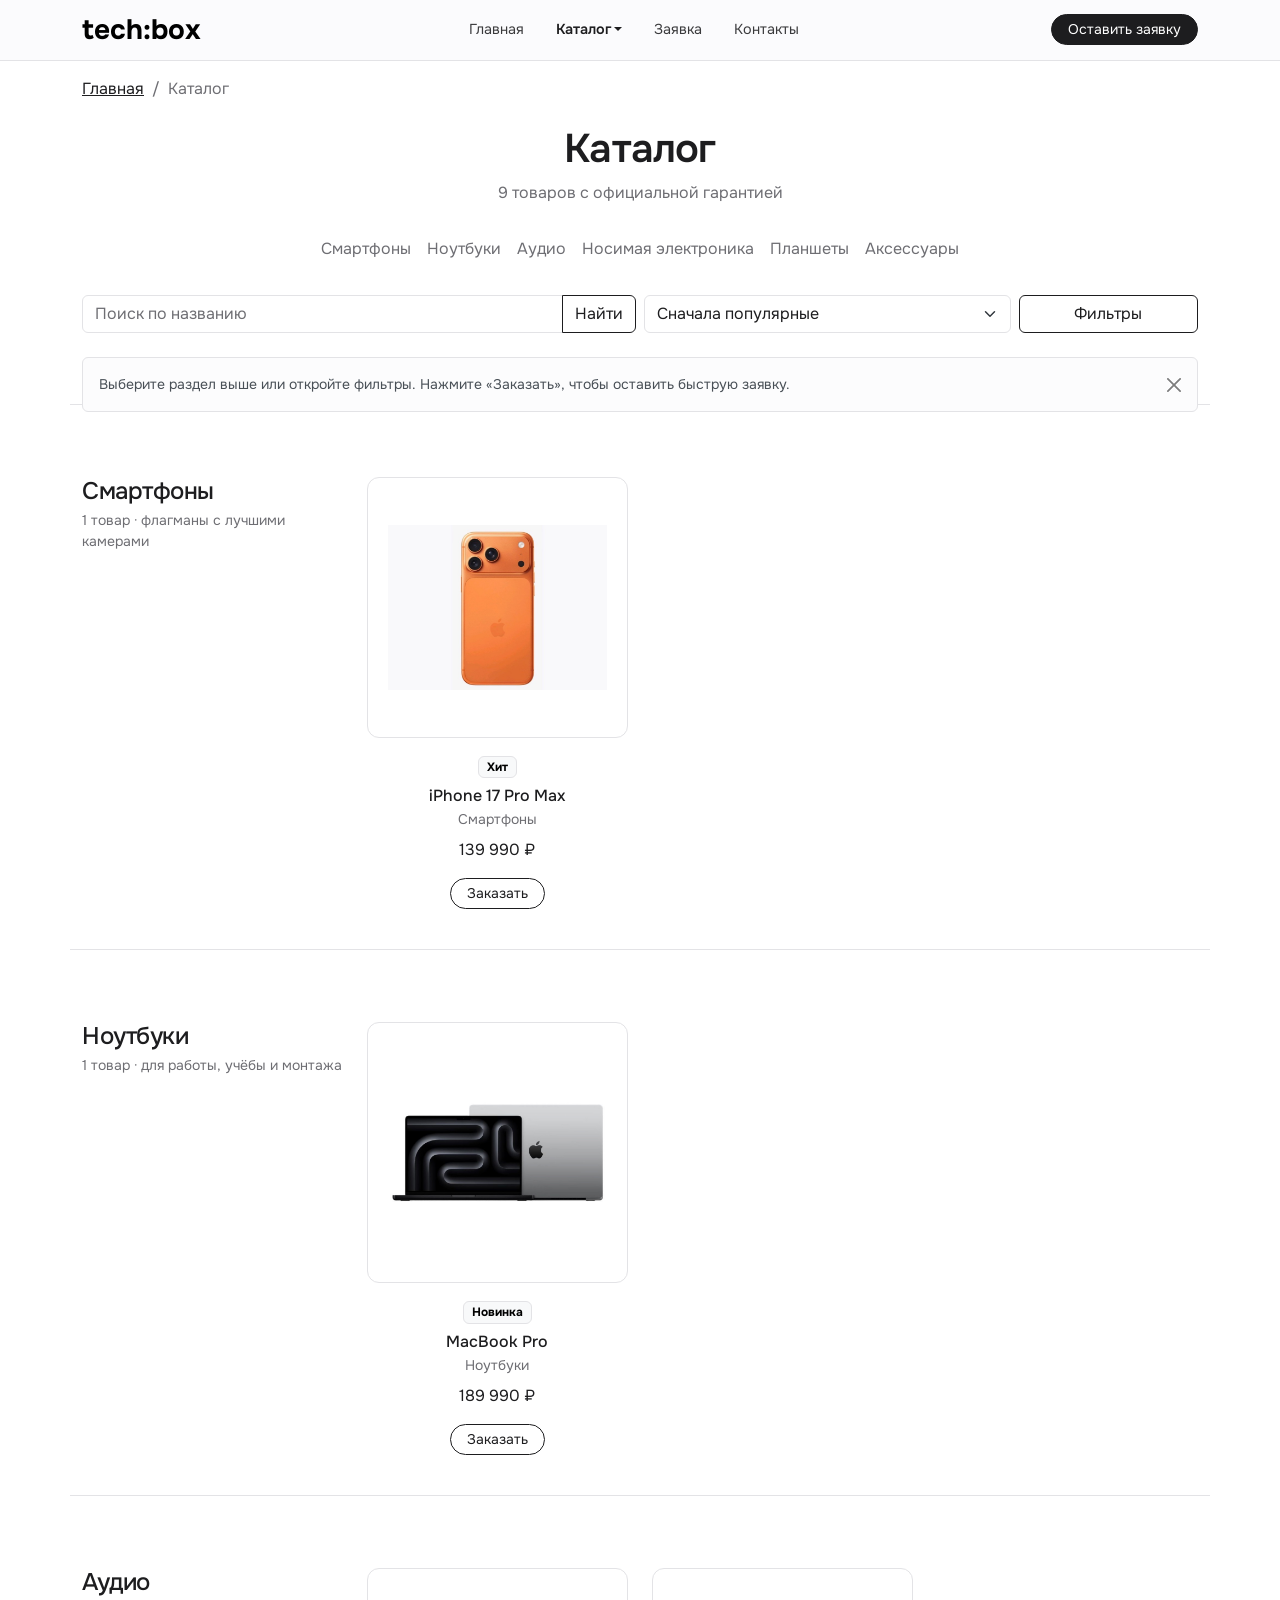
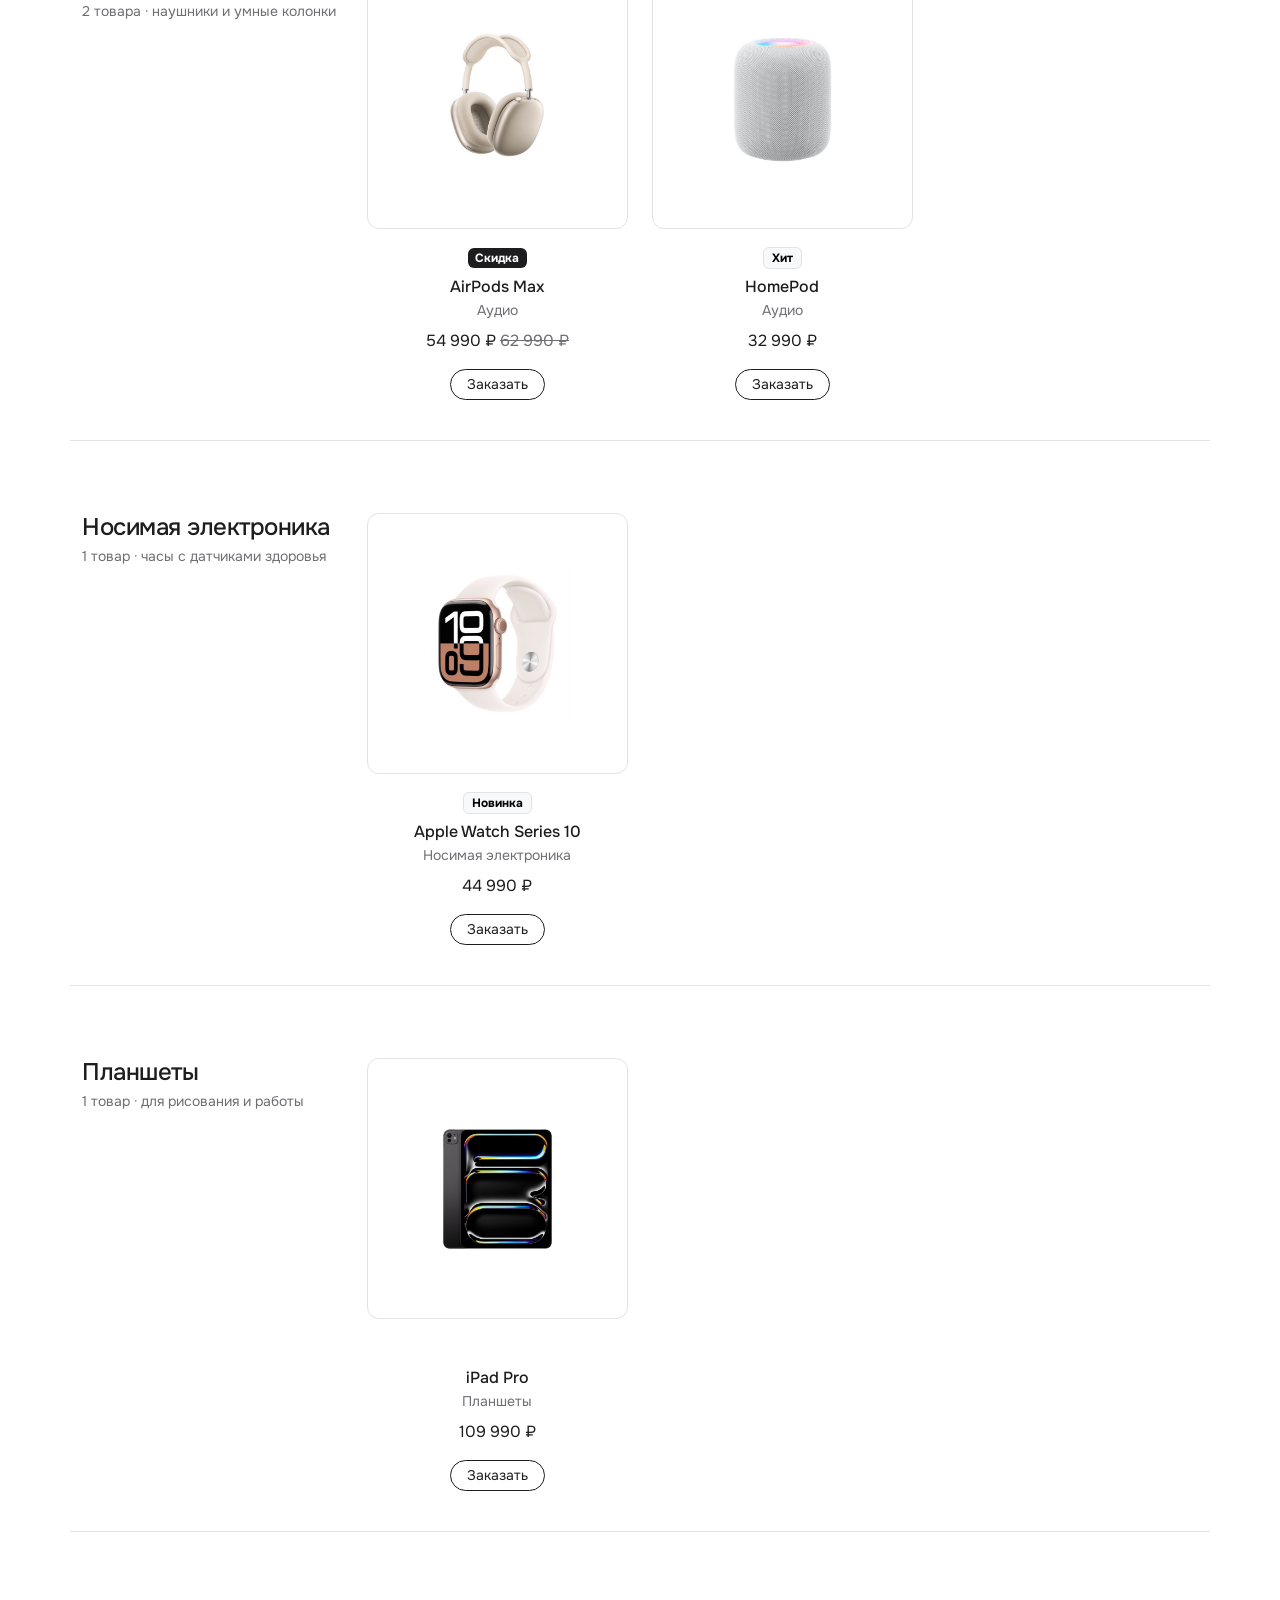
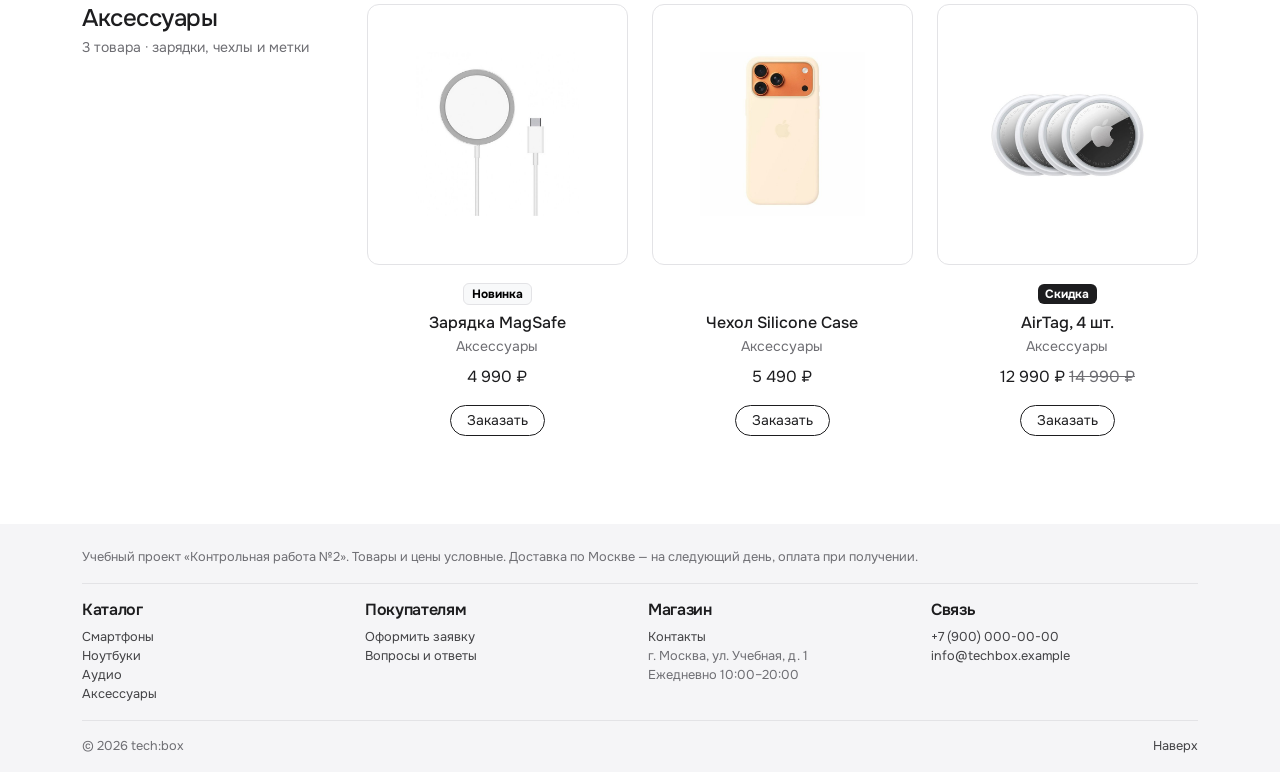
==== commit 5efac430: "feat: rename shop to tech:box and use text logo in navbar - replace TechBox with tech:box across pag" ====
--- a/catalog.html
+++ b/catalog.html
@@ -3,8 +3,8 @@
 <head>
   <meta charset="UTF-8">
   <meta name="viewport" content="width=device-width, initial-scale=1.0">
-  <meta name="description" content="Каталог TechBox: смартфоны, ноутбуки, аудио, планшеты, носимая электроника и аксессуары.">
-  <title>Каталог техники — TechBox</title>
+  <meta name="description" content="Каталог tech:box: смартфоны, ноутбуки, аудио, планшеты, носимая электроника и аксессуары.">
+  <title>Каталог техники — tech:box</title>
   <link rel="icon" href="images/logo.svg" type="image/svg+xml">
   <!-- Bootstrap подключён локально, custom.css — после него, чтобы переопределять стили -->
   <link rel="stylesheet" href="vendor/bootstrap/css/bootstrap.min.css">
@@ -15,10 +15,7 @@
   <header class="sticky-top">
     <nav class="navbar navbar-expand-lg site-navbar py-1" aria-label="Основная навигация">
       <div class="container">
-        <a class="navbar-brand d-flex align-items-center gap-2 fw-semibold" href="index.html">
-          <img src="images/logo.svg" alt="" width="24" height="24">
-          TechBox
-        </a>
+        <a class="navbar-brand fs-3 fw-bold" href="index.html">tech:box</a>
         <button class="navbar-toggler border-0" type="button" data-bs-toggle="collapse" data-bs-target="#mainNavbar"
           aria-controls="mainNavbar" aria-expanded="false" aria-label="Открыть меню">
           <span class="navbar-toggler-icon"></span>
@@ -373,7 +370,7 @@
         </div>
       </div>
       <div class="d-flex flex-wrap justify-content-between gap-2 pt-3 border-top">
-        <span>&copy; 2026 TechBox</span>
+        <span>&copy; 2026 tech:box</span>
         <a href="#top">Наверх</a>
       </div>
     </div>
--- a/css/custom.css
+++ b/css/custom.css
@@ -1,5 +1,5 @@
 /* ===============================
-   custom.css — оформление TechBox поверх Bootstrap.
+   custom.css — оформление tech:box поверх Bootstrap.
    Подключается ПОСЛЕ bootstrap.min.css, поэтому правила ниже
    переопределяют значения фреймворка.
 
